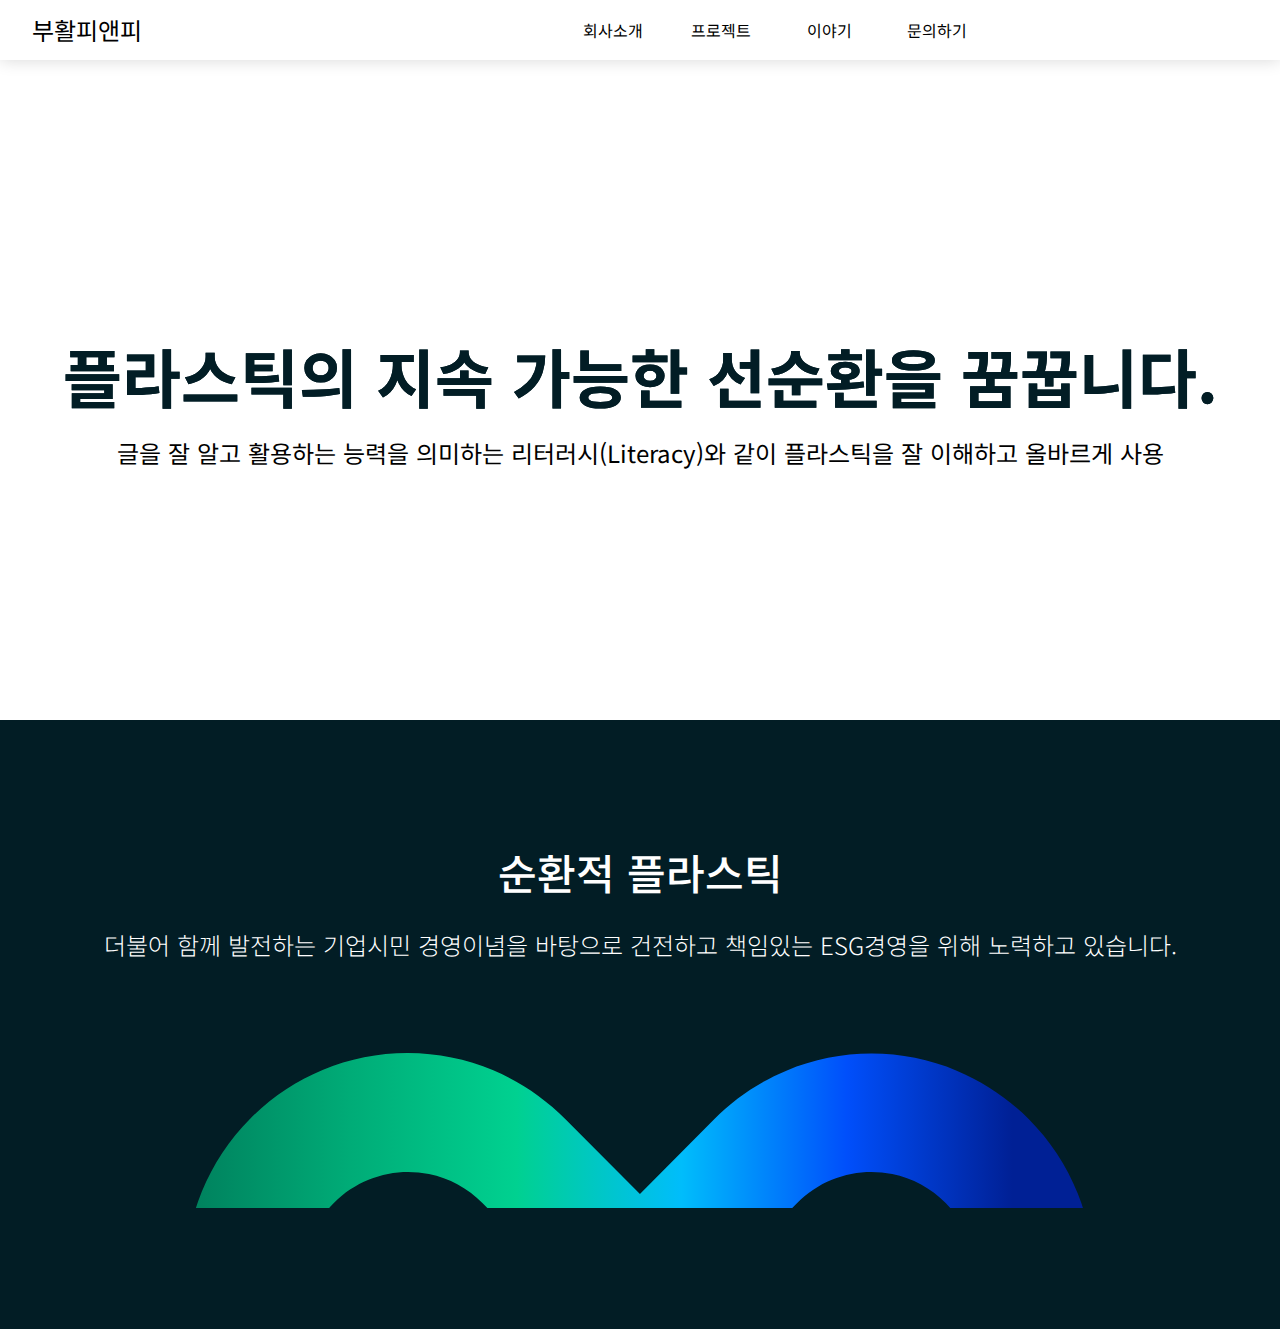
==== index.html @ 193753b7 "메인, 공통 css, js 수정 (밑줄, 스크롤이벤트 수정)" ====
<!DOCTYPE html>
<html lang="ko">
  <head>
    <meta charset="UTF-8" />
    <meta http-equiv="X-UA-Compatible" content="IE=edge" />
    <meta name="viewport" content="width=device-width, initial-scale=1.0" />
    <link rel="stylesheet" href="./css/common.css" />
    <link rel="stylesheet" href="./css/main.css" />
    <link href="https://unpkg.com/aos@2.3.1/dist/aos.css" rel="stylesheet" />

    <title>Document</title>
  </head>
  <body>
    <div class="wrap">
      <div class="header">
        <div class="inner_container">
          <div class="logo">
            <a href="https://plasticproject.co.kr/" class="logo_text">
              부활피앤피
            </a>
          </div>
          <nav class="nav">
            <ul class="depth1">
              <li><a href="/introduction">회사소개</a></li>
              <li class="menu_list">
                <a href="javascript:;">프로젝트</a>
                <ul class="depth2">
                  <li><a href="javascript:;">프로젝트1</a></li>
                  <li><a href="javascript:;">프로젝트2</a></li>
                  <li><a href="javascript:;">프로젝트3</a></li>
                  <li><a href="javascript:;">프로젝트4</a></li>
                </ul>
              </li>
              <li><a href="/story">이야기</a></li>
              <li><a href="/inquiry">문의하기</a></li>
            </ul>
          </nav>
          <div class="ghost">
            <div class="ghost-menu">
              <input type="checkbox" id="ghostMenu" />
              <label for="ghostMenu" class="menuLine">
                <span></span>
                <span></span>
                <span></span>
              </label>
            </div>
          </div>
        </div>
        <div class="ghost-list">
          <div class="inner_container">
            <ul class="mobile-list">
              <li class="line-border mob">
                <a href="/introduction">회사소개</a>
              </li>
              <li class="line-border proBtn">
                <a href="javascript:(0)">
                  <div class="project_flex">
                    <p>프로젝트</p>
                    <div class="flex_img">
                      <img class="changeBtn" src="./image/arrow_up.png" />
                    </div>
                  </div>
                </a>
                <ul class="project-list">
                  <li class="mob">
                    <a href="javascript:(0)">프로젝트1</a>
                  </li>
                  <li class="mob">
                    <a href="javascript:(0)">프로젝트1</a>
                  </li>
                  <li class="mob">
                    <a href="javascript:(0)">프로젝트1</a>
                  </li>
                  <li class="mob">
                    <a href="javascript:(0)">프로젝트1</a>
                  </li>
                  <li class="mob">
                    <a href="javascript:(0)">프로젝트1</a>
                  </li>
                </ul>
              </li>
              <li class="line-border mob">
                <a href="/story">이야기</a>
              </li>
              <li class="line-border mob">
                <a href="/inquiry">문의하기</a>
              </li>
            </ul>
          </div>
        </div>
      </div>

      <section class="main_visual">
        <div class="inner_container">
          <div class="text_area">
            <h1 class="intro_title">
              <svg
                class="stroke stroke_white pc_ver"
                xmlns="http://www.w3.org/2000/svg"
                fill="none"
              >
                <text
                  x="50%"
                  y="50%"
                  dy="40px"
                  lengthAdjust="spacingAndGlyphs"
                  text-anchor="middle"
                >
                  플라스틱의 지속 가능한 선순환을 꿈꿉니다.
                </text>
                <text
                  x="50%"
                  y="50%"
                  dy="40px"
                  lengthAdjust="spacingAndGlyphs"
                  text-anchor="middle"
                >
                  플라스틱의 지속 가능한 선순환을 꿈꿉니다.
                </text>
              </svg>
              <svg
                class="stroke stroke_white tab_ver"
                xmlns="http://www.w3.org/2000/svg"
                fill="none"
              >
                <text
                  x="50%"
                  y="45%"
                  dy="0px"
                  lengthAdjust="spacingAndGlyphs"
                  text-anchor="middle"
                >
                  플라스틱의 지속 가능한
                </text>
                <text
                  x="50%"
                  y="90%"
                  dy="0px"
                  lengthAdjust="spacingAndGlyphs"
                  text-anchor="middle"
                >
                  선순환을 꿈꿉니다.
                </text>
              </svg>
              <span class="underline underLining"></span>
              <span class="underline_tablet underLiningTab"></span>
            </h1>
            <p class="desc">
              글을 잘 알고 활용하는 능력을 의미하는 리터러시(Literacy)와 같이
              <br class="tab_only" />
              플라스틱을 잘 이해하고 올바르게 사용
            </p>
          </div>
        </div>
      </section>

      <section class="recycle">
        <div class="recycle_wrap">
          <div class="inner_container">
            <div class="text_area">
              <h2 class="title">
                <span class="tit_underline recycle_underline">
                  순환적 플라스틱
                </span>
              </h2>
              <p class="desc">
                더불어 함께 발전하는 기업시민 경영이념을 바탕으로
                <br class="tab_only" />
                건전하고 책임있는 ESG경영을 위해 노력하고 있습니다.
              </p>
            </div>
            <div class="img_area">
              <svg
                class="recycle_img"
                fill="none"
                xmlns="http://www.w3.org/2000/svg"
              >
                <clipPath id="clippath">
                  <path
                    d="M892.764 140.466C881.564 112.692 864.94 87.4663 843.879 66.286V66.286C823.23 45.4477 798.704 28.9157 771.705 17.6359C744.706 6.35617 715.763 0.550093 686.535 0.550093C657.306 0.550093 628.363 6.35617 601.364 17.6359C574.365 28.9157 549.839 45.4477 529.19 66.286L454.928 141.111L380.492 66.2512C359.854 45.3065 335.314 28.6725 308.28 17.3035C281.245 5.93459 252.248 0.0544514 222.953 0.000376392C193.657 -0.0536986 164.639 5.71933 137.563 16.9884C110.488 28.2574 85.8873 44.8007 65.1732 65.6691C44.4592 86.5376 28.0392 111.321 16.8553 138.596C5.67133 165.872 -0.0564837 195.104 0.000419854 224.614C0.0573234 254.125 5.89783 283.334 17.1869 310.566C28.4759 337.797 44.9913 362.516 65.7857 383.303V383.303C86.4465 404.131 110.979 420.653 137.982 431.925C164.984 443.198 193.927 449 223.156 449C252.386 449 281.328 443.198 308.331 431.925C335.333 420.653 359.866 404.131 380.527 383.303L454.928 308.513L529.207 383.338C565.545 419.835 613.284 442.565 664.346 447.682C715.408 452.8 766.657 439.991 809.421 411.422C852.186 382.854 883.839 340.28 899.027 290.905C914.214 241.531 912.001 188.387 892.764 140.466V140.466ZM297.401 299.637C287.678 309.612 276.09 317.547 263.305 322.985C250.521 328.423 236.793 331.255 222.916 331.319C209.038 331.382 195.286 328.675 182.453 323.355C169.619 318.034 157.96 310.204 148.148 300.319C138.335 290.433 130.564 278.687 125.284 265.759C120.003 252.831 117.318 238.978 117.382 224.998C117.447 211.019 120.26 197.191 125.66 184.313C131.06 171.435 138.939 159.763 148.842 149.97C153.883 144.886 159.422 140.328 165.373 136.368C171.104 132.552 177.199 129.322 183.567 126.725C202.705 118.875 223.718 116.893 243.969 121.029C264.221 125.164 282.809 135.232 297.401 149.97L371.837 224.795L297.401 299.637ZM783.829 264.657C777.312 280.848 766.916 295.161 753.569 306.317C740.221 317.473 724.339 325.126 707.339 328.59C690.34 332.055 672.753 331.224 656.151 326.171C639.548 321.119 624.446 312.003 612.194 299.637L537.88 224.795L612.194 149.97C617.216 144.903 622.731 140.358 628.657 136.403C634.394 132.587 640.494 129.357 646.867 126.76C666.006 118.914 687.018 116.935 707.268 121.07C727.519 125.205 746.107 135.271 760.702 150.004C775.306 164.717 785.287 183.435 789.4 203.824C793.512 224.213 791.575 245.37 783.829 264.657Z"
                    fill="white"
                  />
                </clipPath>
              </svg>
              <!-- <img src="./image/recycle.png" alt="순환적 플라스틱" /> -->
            </div>
          </div>
        </div>
      </section>
    </div>
    <script src="./js/main.js"></script>
    <script src="https://unpkg.com/aos@2.3.1/dist/aos.js"></script>
    <script>
      AOS.init();
    </script>
  </body>
</html>
---- css/common.css ----
@import url("https://fonts.googleapis.com/css2?family=Noto+Sans+KR:wght@300;400;500;700&display=swap");

* {
  margin: 0;
  padding: 0;
  box-sizing: border-box;
}

body {
  font-family: "Noto Sans KR", sans-serif;
  color: #000;
}
a {
  text-decoration: none;
  color: inherit;
  display: block;
}

ul,
li {
  list-style: none;
}

/* 폰트색상 */
.Black {
  color: #021d25;
}
.Dark {
  color: #222222;
}
.Gray {
  color: #7b7b7b;
}
.lightGray {
  color: #c9c9c9;
}
.Green {
  color: #3aaa35;
}
.White {
  color: #fff;
}
@media screen and (min-width: 1025px) {
  .pc_only {
    display: block;
  }
  .tab_only,
  .mo_only {
    display: none;
  }
}
@media screen and (min-width: 768px) and (max-width: 1024px) {
  .pc_only,
  .mo_only {
    display: none;
  }
  .tab_only {
    display: block;
  }
}

@media screen and (max-width: 767px) {
  .pc_only,
  .tab_only {
    display: none;
  }
  .mo_only {
    display: block;
  }
}

@media screen and (min-width: 1601px) {
  .inner_container {
    max-width: 1520px;
    margin: 0 auto;
  }
}
/* 768-1600 패딩설정 */
@media screen and (min-width: 768px) and (max-width: 1600px) {
  .inner_container {
    padding: 0 32px;
  }
}
/* -767 패딩설정 */
@media screen and (max-width: 767px) {
  .pc_only,
  .tab_only {
    display: none;
  }
  .inner_container {
    padding: 0 20px;
  }
}

/* 폰트 사이즈 */
.intro_title {
  font-size: 72px;
  font-weight: 700;
  color: #021d25;
}

.title {
  font-size: 42px;
  font-weight: 300;
}

.desc {
  font-size: 24px;
  font-weight: 400;
}

.text {
  font-size: 24px;
}

/* tab 폰트사이즈 */
@media screen and (max-width: 1024px) {
  .intro_title {
    font-size: 60px;
  }

  .title {
    font-size: 32px;
  }

  .desc {
    font-size: 20px;
  }

  .text {
    font-size: 16px;
  }
}
/* mo 폰트사이즈 */
@media screen and (max-width: 767px) {
  .intro_title {
    font-size: 36px;
  }

  .title {
    font-size: 24px;
  }

  .desc {
    font-size: 18px;
  }
}

/* underline */
@keyframes titUnderline {
  0% {
    width: 0%;
  }
  100% {
    width: 100%;
  }
}

.tit_underline {
  position: relative;
}
.tit_underline.active:before {
  content: "";
  position: absolute;
  bottom: 5px;
  left: 0;
  height: 12px;
  background: #3cb371;
  animation-name: titUnderline;
  animation-duration: 1s;
  animation-delay: 0.3s;
  animation-fill-mode: forwards;
  z-index: -1;
}

.line {
  width: 180px;
  margin: 0 auto;
  border-top: 1px solid #000;
  margin-top: 60px;
  animation-name: subLine;
  animation-duration: 1.2s;
  animation-delay: 0.9s;
  /* animation-fill-mode: forwards; */
}

@media screen and (max-width: 1024px) {
  .line {
    width: 100px;
    margin-top: 50px;
  }
}

@media screen and (max-width: 767px) {
  .line {
    width: 80px;
    margin-top: 30px;
  }
  .tit_underline.active:before {
    bottom: 5px;
    height: 8px;
  }
}
---- css/main.css ----
.header {
  height: 60px;
  box-shadow: 0 0 16px rgba(0, 0, 0, 0.16);
}
.nav {
  padding-right: 257px;
}
.header .inner_container {
  display: flex;
  justify-content: space-between;
  height: 60px;
}
.logo_text {
  font-size: 24px;
  line-height: 60px;
}
.depth1 {
  display: flex;
  justify-content: space-around;
}
.depth1 > li {
  position: relative;
  width: 108px;
  text-align: center;
}
.depth1 > li > a {
  font-size: 16px;
  line-height: 60px;
}
.depth1 .depth2 {
  position: absolute;
  top: 60px;
  left: 0;
  width: 113px;
  padding: 12px 24px;
  box-shadow: 0px 4px 16px rgba(0, 0, 0, 0.16);
  border-radius: 10px;
  display: none;
}
.depth1 .menu_list:hover .depth2 {
  display: block;
}
.depth1 .depth2 > li > a {
  font-size: 15px;
  margin: 8px 0;
}
.ghost {
  display: none;
}

.ghost-list {
  display: none;
}

.mobile-list {
  display: none;
}

/* main_visual */
.main_visual {
  display: flex;
  padding: 250px 0;
}
.main_visual .text_area {
  text-align: center;
}
@keyframes stroke {
  0% {
    stroke-dashoffset: 25%;
    stroke-dasharray: 0 50%;
    fill: rgba(2, 29, 37, 0);
    stroke: rgba(54, 95, 160, 1);
    stroke-width: 2;
  }
  70% {
    fill: rgba(2, 29, 37, 0);
    stroke: rgba(54, 95, 160, 1);
  }
  80% {
    fill: rgba(2, 29, 37, 0);
    stroke: rgba(54, 95, 160, 1);
  }
  100% {
    stroke-dashoffset: -25%;
    stroke-dasharray: 50% 0;
    fill: rgba(2, 29, 37, 1);
    stroke: rgba(54, 95, 160, 0);
    stroke-width: 0;
  }
}

.main_visual .inner_container {
  width: 100%;
}

.main_visual .intro_title {
  height: 105px;
  margin-bottom: 20px;
}

.intro_title > svg.pc_ver {
  width: 100%;
  height: 105px;
  animation: stroke 3s alternate;
  fill: #021d25;
}
.intro_title {
  position: relative;
}
.intro_title .underline {
  position: absolute;
  bottom: 0;
  left: 6.5775vw;
  height: 13px;
  background: #3cb371;
  z-index: -1;
  animation-name: underLining;
  animation-duration: 2s;
  animation-delay: 3s;
  animation-fill-mode: forwards;
}
.intro_title .underline_tablet {
  display: none;
}
.intro_title > svg.tab_ver {
  display: none;
}

@keyframes underLining {
  0% {
    width: 0%;
  }
  100% {
    width: 60%;
  }
}
@media screen and (max-width: 1680px) {
  .intro_title .underline {
    left: 7.2vw;
  }
  @keyframes underLining {
    0% {
      width: 0%;
    }
    100% {
      width: 60%;
    }
  }
}
@media screen and (max-width: 1530px) {
  .intro_title .underline {
    left: 6.2vw;
  }
  @keyframes underLining {
    0% {
      width: 0%;
    }
    100% {
      width: 62%;
    }
  }
}
@media screen and (max-width: 1440px) {
  .intro_title .underline {
    left: 3.5vw;
  }
  @keyframes underLining {
    0% {
      width: 0%;
    }
    100% {
      width: 66%;
    }
  }
}
@media screen and (max-width: 1208px) {
  .intro_title .underline {
    left: 3vw;
  }
  @keyframes underLining {
    0% {
      width: 0%;
    }
    100% {
      width: 67%;
    }
  }
}

@media screen and (max-width: 1400px) and (min-width: 1025px) {
  .intro_title {
    font-size: 5vw;
    margin-bottom: 1.0417vw;
  }
}

@media screen and (max-width: 1024px) {
  .nav {
    display: none;
    padding-right: 0;
  }

  .ghost {
    display: flex;
    align-items: center;
  }

  .mobile-list {
    display: block;
  }

  #ghostMenu {
    display: none;
  }

  #ghostMenu + label {
    display: block;
    width: 16px;
    height: 11px;
    cursor: pointer;
    position: relative;
  }

  #ghostMenu + label > span {
    display: block;
    height: 1px;
    width: 100%;
    background: black;
    position: absolute;
    transition: 0.3s;
  }

  #ghostMenu + label > span:first-child {
    top: 0;
  }

  #ghostMenu + label > span:nth-child(2) {
    top: 50%;
    transform: translateY(-50%);
  }

  #ghostMenu + label > span:last-child {
    bottom: 0;
  }

  #ghostMenu:checked + label > span:first-child {
    top: 50%;
    transform: translateY(-50%) rotate(45deg);
  }

  #ghostMenu:checked + label > span:nth-child(2) {
    display: none;
  }

  #ghostMenu:checked + label > span:last-child {
    bottom: 50%;
    transform: translateY(50%) rotate(-45deg);
  }

  .ghost-list {
    position: absolute;
    top: 60px;
    width: 100%;
    display: block;
    height: 0px;
    z-index: 100;
    overflow: hidden;
    transition: height 0.5s linear;
    background-color: #f5f5f5;
  }

  .ghost-list ul.mobile-list {
    padding-top: 20px;
    width: 100%;
  }

  .ghost-list ul.mobile-list > li {
    padding: 20px 0;
    font-weight: 500;
    font-size: 20px;
  }

  .line-border {
    border-bottom: 1px solid #cccccc;
  }

  .ghost-list ul.mobile-list li.proBtn {
    position: relative;
    height: auto;
  }

  .ghost-list ul.mobile-list li .project-list {
    position: relative;
    top: 20px;
    width: 100%;
    padding-left: 5px;
    overflow: hidden;
    height: 0;
    transition: all 0.5s;
  }

  .ghost-list ul.mobile-list .proBtn.click .project-list {
    width: 100%;
    height: 200px;
  }

  .ghost-list ul.mobile-list li .project-list li {
    font-weight: 300;
    font-size: 15px;
    color: #555555;
    margin-bottom: 15px;
  }

  .ghost-list ul.mobile-list li .project-list li:last-child {
    margin-bottom: 0;
  }

  .ghost-list ul.mobile-list li .project-list li img {
    width: 7px;
    height: 16px;
    margin-right: 8px;
    transform: translatey(2px);
  }

  .ghost-list .mobile-list .project_flex {
    display: flex;
    justify-content: space-between;
    transition: all 0.3s;
  }

  .ghost-list .mobile-list .project_flex .flex_img {
    display: flex;
    align-items: center;
  }

  .ghost-list .mobile-list .proBtn .project_flex .flex_img img {
    transform: rotate(180deg);
  }

  .ghost-list .mobile-list .proBtn.click .project_flex .flex_img img {
    transform: rotate(360deg);
  }

  /* section */
  .main_visual {
    padding: 160px 0;
  }

  .main_visual .intro_title {
    height: 180px;
  }
  .intro_title .underline {
    left: 19vw;
    top: 76px;
  }
  .intro_title .underline {
    left: 19vw;
    top: 76px;
    height: 10px;
  }
  .intro_title .underline_tablet {
    position: absolute;
    display: block;
    bottom: 10px;
    left: 24.5775vw;
    height: 10px;
    background: #3cb371;
    z-index: -1;
    animation-name: underLiningTab;
    animation-duration: 2s;
    animation-delay: 3s;
    animation-fill-mode: forwards;
  }
  @keyframes underLining {
    0% {
      width: 0%;
    }
    100% {
      width: 60%;
    }
  }
  @keyframes underLiningTab {
    0% {
      width: 0%;
    }
    100% {
      width: 16%;
    }
  }

  .intro_title > svg.pc_ver {
    display: none;
  }

  .intro_title > svg.tab_ver {
    display: block;
    width: 100%;
    height: 180px;
    animation: stroke 3s alternate;
    fill: #021d25;
  }
}
@media screen and (max-width: 860px) {
  .intro_title .underline {
    left: 12vw;
    top: 76px;
    height: 10px;
  }
  .intro_title .underline_tablet {
    left: 18.5775vw;
    height: 10px;
  }
  @keyframes underLining {
    0% {
      width: 0%;
    }
    100% {
      width: 75%;
    }
  }
  @keyframes underLiningTab {
    0% {
      width: 0%;
    }
    100% {
      width: 20%;
    }
  }
}
@media screen and (max-width: 800px) {
  .intro_title .underline {
    left: 9vw;
  }
  .intro_title .underline_tablet {
    left: 16.5775vw;
  }
  @keyframes underLining {
    0% {
      width: 0%;
    }
    100% {
      width: 82%;
    }
  }
  @keyframes underLiningTab {
    0% {
      width: 0%;
    }
    100% {
      width: 21%;
    }
  }
}
@media screen and (max-width: 767px) {
  .logo_text {
    font-size: 20px;
  }
  .main_visual {
    height: calc(100vh - 60px);
    padding: 120px 0;
  }
  .main_visual .inner_container {
    display: flex;
    align-items: center;
    justify-content: center;
  }
  .main_visual .intro_title {
    font-size: 30px;
  }
  .main_visual .intro_title,
  .intro_title > svg.tab_ver {
    height: 92px;
  }
  .intro_title .underline,
  .intro_title .underline_tablet {
    display: none;
  }
}
@media screen and (max-width: 430px) {
  .main_visual .intro_title {
    font-size: 26px;
  }
}

/* recycle */

.recycle {
  border-top: 1px solid transparent;
  border-bottom: 1px solid transparent;
  background: #021d25;
}
.recycle .recycle_wrap {
  margin: 120px 0;
}
.recycle .text_area {
  text-align: center;
}
.recycle .title {
  margin-bottom: 25px;
  font-weight: 500;
  color: #fff;
}
.recycle .title .tit_underline {
  z-index: 0;
}
.recycle .desc {
  margin-bottom: 90px;
  line-height: 1.5;
  font-weight: 300;
  color: #fff;
}
@keyframes gradientCycle {
  0% {
    background-position: 0% 0%;
  }
  50% {
    background-position: 100% 0%;
  }
  100% {
    background-position: 200% 0%;
  }
}
.img_area {
  max-width: 910px;
  width: 100%;
  margin: 0 auto;
  background: linear-gradient(
    -90deg,
    #007f5c,
    #00ac77,
    #00d190,
    #00bdfb,
    #004ffb,
    #002095,
    #002095,
    #004ffb,
    #00bdfb,
    #00d190,
    #00ac77,
    #007f5c
  );
  background-size: 200% 200%;
  animation-name: gradientCycle;
  animation-iteration-count: infinite;
  animation-duration: 5s;
  animation-direction: normal;
  animation-fill-mode: both;
  animation-play-state: running;
  animation-timing-function: linear;
  clip-path: url(#clippath);
}
.img_area img {
  width: 100%;
}

/* recycle END */
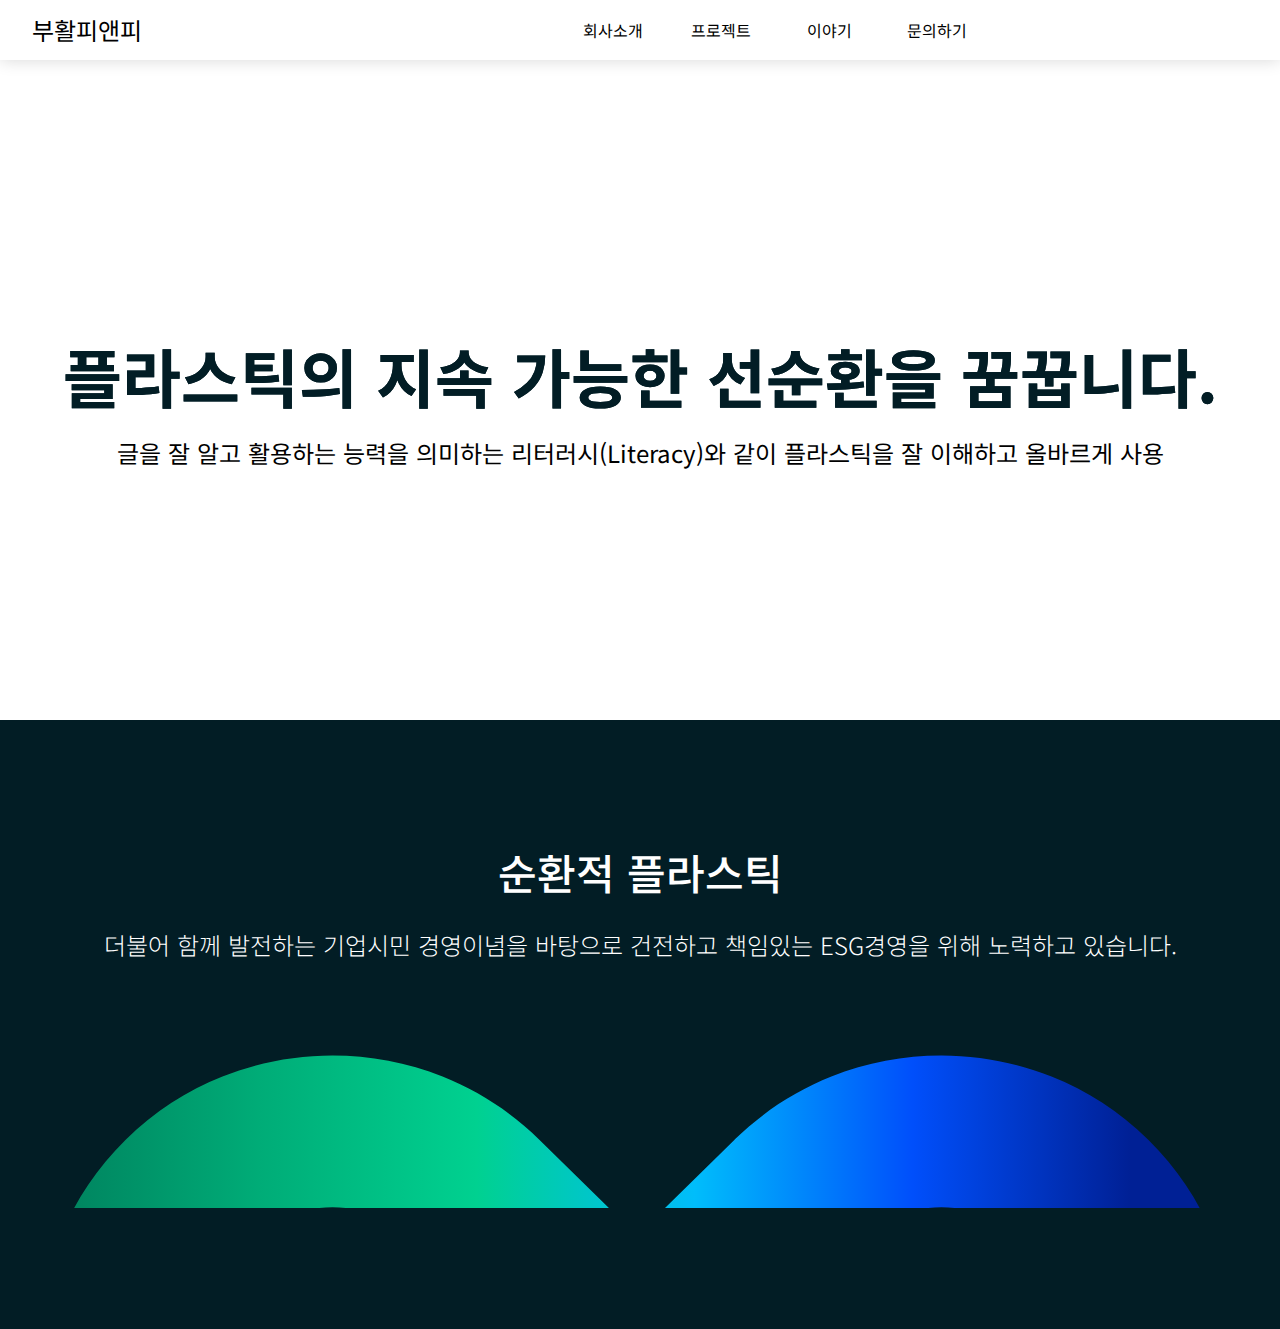
==== commit 2d4ec191: "이미지 및 css 변경" ====
--- a/index.html
+++ b/index.html
@@ -1,197 +1,160 @@
 <!DOCTYPE html>
 <html lang="ko">
-  <head>
-    <meta charset="UTF-8" />
-    <meta http-equiv="X-UA-Compatible" content="IE=edge" />
-    <meta name="viewport" content="width=device-width, initial-scale=1.0" />
-    <link rel="stylesheet" href="./css/common.css" />
-    <link rel="stylesheet" href="./css/main.css" />
-    <link href="https://unpkg.com/aos@2.3.1/dist/aos.css" rel="stylesheet" />
 
-    <title>Document</title>
-  </head>
-  <body>
-    <div class="wrap">
-      <div class="header">
-        <div class="inner_container">
-          <div class="logo">
-            <a href="https://plasticproject.co.kr/" class="logo_text">
-              부활피앤피
-            </a>
-          </div>
-          <nav class="nav">
-            <ul class="depth1">
-              <li><a href="/introduction">회사소개</a></li>
-              <li class="menu_list">
-                <a href="javascript:;">프로젝트</a>
-                <ul class="depth2">
-                  <li><a href="javascript:;">프로젝트1</a></li>
-                  <li><a href="javascript:;">프로젝트2</a></li>
-                  <li><a href="javascript:;">프로젝트3</a></li>
-                  <li><a href="javascript:;">프로젝트4</a></li>
-                </ul>
-              </li>
-              <li><a href="/story">이야기</a></li>
-              <li><a href="/inquiry">문의하기</a></li>
-            </ul>
-          </nav>
-          <div class="ghost">
-            <div class="ghost-menu">
-              <input type="checkbox" id="ghostMenu" />
-              <label for="ghostMenu" class="menuLine">
-                <span></span>
-                <span></span>
-                <span></span>
-              </label>
-            </div>
-          </div>
+<head>
+  <meta charset="UTF-8" />
+  <meta http-equiv="X-UA-Compatible" content="IE=edge" />
+  <meta name="viewport" content="width=device-width, initial-scale=1.0" />
+  <link rel="stylesheet" href="./css/common.css" />
+  <link rel="stylesheet" href="./css/main.css" />
+  <link href="https://unpkg.com/aos@2.3.1/dist/aos.css" rel="stylesheet" />
+
+  <title>Document</title>
+</head>
+
+<body>
+  <div class="wrap">
+    <div class="header">
+      <div class="inner_container">
+        <div class="logo">
+          <a href="https://plasticproject.co.kr/" class="logo_text">
+            부활피앤피
+          </a>
         </div>
-        <div class="ghost-list">
-          <div class="inner_container">
-            <ul class="mobile-list">
-              <li class="line-border mob">
-                <a href="/introduction">회사소개</a>
-              </li>
-              <li class="line-border proBtn">
-                <a href="javascript:(0)">
-                  <div class="project_flex">
-                    <p>프로젝트</p>
-                    <div class="flex_img">
-                      <img class="changeBtn" src="./image/arrow_up.png" />
-                    </div>
-                  </div>
-                </a>
-                <ul class="project-list">
-                  <li class="mob">
-                    <a href="javascript:(0)">프로젝트1</a>
-                  </li>
-                  <li class="mob">
-                    <a href="javascript:(0)">프로젝트1</a>
-                  </li>
-                  <li class="mob">
-                    <a href="javascript:(0)">프로젝트1</a>
-                  </li>
-                  <li class="mob">
-                    <a href="javascript:(0)">프로젝트1</a>
-                  </li>
-                  <li class="mob">
-                    <a href="javascript:(0)">프로젝트1</a>
-                  </li>
-                </ul>
-              </li>
-              <li class="line-border mob">
-                <a href="/story">이야기</a>
-              </li>
-              <li class="line-border mob">
-                <a href="/inquiry">문의하기</a>
-              </li>
-            </ul>
+        <nav class="nav">
+          <ul class="depth1">
+            <li><a href="/introduction/">회사소개</a></li>
+            <li class="menu_list">
+              <a href="javascript:;">프로젝트</a>
+              <ul class="depth2">
+                <li><a href="javascript:;" onclick="alert('준비중입니다')">프로젝트1</a></li>
+                <li><a href="javascript:;" onclick="alert('준비중입니다')">프로젝트2</a></li>
+                <li><a href="javascript:;" onclick="alert('준비중입니다')">프로젝트3</a></li>
+                <li><a href="javascript:;" onclick="alert('준비중입니다')">프로젝트4</a></li>
+              </ul>
+            </li>
+            <li><a href="/story/">이야기</a></li>
+            <li><a href="/inquiry/">문의하기</a></li>
+          </ul>
+        </nav>
+        <div class="ghost">
+          <div class="ghost-menu">
+            <input type="checkbox" id="ghostMenu" />
+            <label for="ghostMenu" class="menuLine">
+              <span></span>
+              <span></span>
+              <span></span>
+            </label>
           </div>
         </div>
       </div>
+      <div class="ghost-list">
+        <div class="inner_container">
+          <ul class="mobile-list">
+            <li class="line-border mob">
+              <a href="/introduction/">회사소개</a>
+            </li>
+            <li class="line-border proBtn">
+              <a href="javascript:(0)">
+                <div class="project_flex">
+                  <p>프로젝트</p>
+                  <div class="flex_img">
+                    <img class="changeBtn" src="./image/arrow_up.png" />
+                  </div>
+                </div>
+              </a>
+              <ul class="project-list">
+                <li class="mob">
+                  <a href="javascript:(0)" onclick="alert('준비중입니다')">프로젝트1</a>
+                </li>
+                <li class="mob">
+                  <a href="javascript:(0)" onclick="alert('준비중입니다')">프로젝트2</a>
+                </li>
+                <li class="mob">
+                  <a href="javascript:(0)" onclick="alert('준비중입니다')">프로젝트3</a>
+                </li>
+                <li class="mob">
+                  <a href="javascript:(0)" onclick="alert('준비중입니다')">프로젝트4</a>
+                </li>
+              </ul>
+            </li>
+            <li class="line-border mob">
+              <a href="/story/">이야기</a>
+            </li>
+            <li class="line-border mob">
+              <a href="/inquiry/">문의하기</a>
+            </li>
+          </ul>
+        </div>
+      </div>
+    </div>
 
-      <section class="main_visual">
+    <section class="main_visual">
+      <div class="inner_container">
+        <div class="text_area">
+          <h1 class="intro_title">
+            <svg class="stroke stroke_white pc_ver" xmlns="http://www.w3.org/2000/svg" fill="none">
+              <text x="50%" y="50%" dy="40px" lengthAdjust="spacingAndGlyphs" text-anchor="middle">
+                플라스틱의 지속 가능한 선순환을 꿈꿉니다.
+              </text>
+              <text x="50%" y="50%" dy="40px" lengthAdjust="spacingAndGlyphs" text-anchor="middle">
+                플라스틱의 지속 가능한 선순환을 꿈꿉니다.
+              </text>
+            </svg>
+            <svg class="stroke stroke_white tab_ver" xmlns="http://www.w3.org/2000/svg" fill="none">
+              <text x="50%" y="45%" dy="0px" lengthAdjust="spacingAndGlyphs" text-anchor="middle">
+                플라스틱의 지속 가능한
+              </text>
+              <text x="50%" y="90%" dy="0px" lengthAdjust="spacingAndGlyphs" text-anchor="middle">
+                선순환을 꿈꿉니다.
+              </text>
+            </svg>
+            <span class="underline underLining"></span>
+            <span class="underline_tablet underLiningTab"></span>
+          </h1>
+          <p class="desc">
+            글을 잘 알고 활용하는 능력을 의미하는 리터러시(Literacy)와 같이
+            <br class="tab_only" />
+            플라스틱을 잘 이해하고 올바르게 사용
+          </p>
+        </div>
+      </div>
+    </section>
+
+    <section class="recycle">
+      <div class="recycle_wrap">
         <div class="inner_container">
           <div class="text_area">
-            <h1 class="intro_title">
-              <svg
-                class="stroke stroke_white pc_ver"
-                xmlns="http://www.w3.org/2000/svg"
-                fill="none"
-              >
-                <text
-                  x="50%"
-                  y="50%"
-                  dy="40px"
-                  lengthAdjust="spacingAndGlyphs"
-                  text-anchor="middle"
-                >
-                  플라스틱의 지속 가능한 선순환을 꿈꿉니다.
-                </text>
-                <text
-                  x="50%"
-                  y="50%"
-                  dy="40px"
-                  lengthAdjust="spacingAndGlyphs"
-                  text-anchor="middle"
-                >
-                  플라스틱의 지속 가능한 선순환을 꿈꿉니다.
-                </text>
-              </svg>
-              <svg
-                class="stroke stroke_white tab_ver"
-                xmlns="http://www.w3.org/2000/svg"
-                fill="none"
-              >
-                <text
-                  x="50%"
-                  y="45%"
-                  dy="0px"
-                  lengthAdjust="spacingAndGlyphs"
-                  text-anchor="middle"
-                >
-                  플라스틱의 지속 가능한
-                </text>
-                <text
-                  x="50%"
-                  y="90%"
-                  dy="0px"
-                  lengthAdjust="spacingAndGlyphs"
-                  text-anchor="middle"
-                >
-                  선순환을 꿈꿉니다.
-                </text>
-              </svg>
-              <span class="underline underLining"></span>
-              <span class="underline_tablet underLiningTab"></span>
-            </h1>
+            <h2 class="title">
+              <span class="tit_underline recycle_underline">
+                순환적 플라스틱
+              </span>
+            </h2>
             <p class="desc">
-              글을 잘 알고 활용하는 능력을 의미하는 리터러시(Literacy)와 같이
+              더불어 함께 발전하는 기업시민 경영이념을 바탕으로
               <br class="tab_only" />
-              플라스틱을 잘 이해하고 올바르게 사용
+              건전하고 책임있는 ESG경영을 위해 노력하고 있습니다.
             </p>
           </div>
-        </div>
-      </section>
-
-      <section class="recycle">
-        <div class="recycle_wrap">
-          <div class="inner_container">
-            <div class="text_area">
-              <h2 class="title">
-                <span class="tit_underline recycle_underline">
-                  순환적 플라스틱
-                </span>
-              </h2>
-              <p class="desc">
-                더불어 함께 발전하는 기업시민 경영이념을 바탕으로
-                <br class="tab_only" />
-                건전하고 책임있는 ESG경영을 위해 노력하고 있습니다.
-              </p>
-            </div>
-            <div class="img_area">
-              <svg
-                class="recycle_img"
-                fill="none"
-                xmlns="http://www.w3.org/2000/svg"
-              >
-                <clipPath id="clippath">
-                  <path
-                    d="M892.764 140.466C881.564 112.692 864.94 87.4663 843.879 66.286V66.286C823.23 45.4477 798.704 28.9157 771.705 17.6359C744.706 6.35617 715.763 0.550093 686.535 0.550093C657.306 0.550093 628.363 6.35617 601.364 17.6359C574.365 28.9157 549.839 45.4477 529.19 66.286L454.928 141.111L380.492 66.2512C359.854 45.3065 335.314 28.6725 308.28 17.3035C281.245 5.93459 252.248 0.0544514 222.953 0.000376392C193.657 -0.0536986 164.639 5.71933 137.563 16.9884C110.488 28.2574 85.8873 44.8007 65.1732 65.6691C44.4592 86.5376 28.0392 111.321 16.8553 138.596C5.67133 165.872 -0.0564837 195.104 0.000419854 224.614C0.0573234 254.125 5.89783 283.334 17.1869 310.566C28.4759 337.797 44.9913 362.516 65.7857 383.303V383.303C86.4465 404.131 110.979 420.653 137.982 431.925C164.984 443.198 193.927 449 223.156 449C252.386 449 281.328 443.198 308.331 431.925C335.333 420.653 359.866 404.131 380.527 383.303L454.928 308.513L529.207 383.338C565.545 419.835 613.284 442.565 664.346 447.682C715.408 452.8 766.657 439.991 809.421 411.422C852.186 382.854 883.839 340.28 899.027 290.905C914.214 241.531 912.001 188.387 892.764 140.466V140.466ZM297.401 299.637C287.678 309.612 276.09 317.547 263.305 322.985C250.521 328.423 236.793 331.255 222.916 331.319C209.038 331.382 195.286 328.675 182.453 323.355C169.619 318.034 157.96 310.204 148.148 300.319C138.335 290.433 130.564 278.687 125.284 265.759C120.003 252.831 117.318 238.978 117.382 224.998C117.447 211.019 120.26 197.191 125.66 184.313C131.06 171.435 138.939 159.763 148.842 149.97C153.883 144.886 159.422 140.328 165.373 136.368C171.104 132.552 177.199 129.322 183.567 126.725C202.705 118.875 223.718 116.893 243.969 121.029C264.221 125.164 282.809 135.232 297.401 149.97L371.837 224.795L297.401 299.637ZM783.829 264.657C777.312 280.848 766.916 295.161 753.569 306.317C740.221 317.473 724.339 325.126 707.339 328.59C690.34 332.055 672.753 331.224 656.151 326.171C639.548 321.119 624.446 312.003 612.194 299.637L537.88 224.795L612.194 149.97C617.216 144.903 622.731 140.358 628.657 136.403C634.394 132.587 640.494 129.357 646.867 126.76C666.006 118.914 687.018 116.935 707.268 121.07C727.519 125.205 746.107 135.271 760.702 150.004C775.306 164.717 785.287 183.435 789.4 203.824C793.512 224.213 791.575 245.37 783.829 264.657Z"
-                    fill="white"
-                  />
-                </clipPath>
-              </svg>
-              <!-- <img src="./image/recycle.png" alt="순환적 플라스틱" /> -->
-            </div>
+          <div class="img_area">
+            <svg class="recycle_img" fill="none" xmlns="http://www.w3.org/2000/svg">
+              <clipPath id="clippath">
+                <path
+                  d="M1172.5 181.675C1158.21 147.069 1136.65 114.54 1108.25 86.6771H1108.23C1079.81 58.7917 1046.71 37.6265 1011.47 23.6057C976.185 9.58482 938.783 2.61905 901.427 2.5744C864.07 2.59673 826.668 9.56249 791.382 23.6057C756.164 37.6265 723.061 58.747 694.646 86.6101C694.646 86.6101 694.623 86.6324 694.578 86.6771L596.955 182.479L499.309 86.6548C470.916 58.7917 437.791 37.6488 402.55 23.6057C367.264 9.58482 329.862 2.61905 292.505 2.5744C255.149 2.59673 217.747 9.56249 182.506 23.6057C147.22 37.6265 114.117 58.7917 85.7017 86.6771C57.2861 114.54 35.7185 147.069 21.4311 181.675C7.14371 216.281 0 252.962 0 289.622C0 326.282 7.12096 363.008 21.4311 397.614C35.7185 432.219 57.2861 464.726 85.7017 492.567C114.117 520.497 147.22 541.64 182.506 555.638C217.769 569.704 255.149 576.67 292.505 576.67C329.862 576.67 367.264 569.704 402.55 555.638C437.814 541.64 470.961 520.497 499.354 492.589L596.977 396.788L694.6 492.589C723.016 520.475 756.141 541.64 791.404 555.638C826.691 569.704 864.093 576.67 901.449 576.67C938.806 576.67 976.208 569.704 1011.49 555.638C1046.76 541.64 1079.88 520.497 1108.3 492.589C1136.69 464.726 1158.24 432.197 1172.55 397.591C1186.83 362.963 1193.98 326.304 1193.98 289.6C1193.98 252.895 1186.86 216.236 1172.55 181.653L1172.5 181.675ZM390.128 385.468H390.106C376.478 398.819 361.053 408.62 344.49 415.229C327.928 421.815 310.228 425.164 292.482 425.12C274.737 425.142 257.06 421.793 240.497 415.229C223.912 408.62 208.487 398.819 194.859 385.468C181.232 372.095 171.267 356.935 164.533 340.682C157.799 324.428 154.409 307.059 154.409 289.644C154.409 272.23 157.799 254.882 164.533 238.629C171.267 222.376 181.232 207.216 194.859 193.843C201.662 187.167 208.965 181.362 216.586 176.428C224.208 171.494 232.216 167.364 240.497 164.082C257.06 157.496 274.737 154.147 292.482 154.147C310.228 154.147 327.928 157.496 344.49 164.082C361.053 170.69 376.455 180.492 390.106 193.843L487.751 289.644L390.128 385.468V385.468ZM1029.35 340.682C1022.64 356.935 1012.65 372.095 999.027 385.468C985.399 398.819 969.974 408.62 953.389 415.229C936.872 421.815 919.149 425.164 901.404 425.12C883.658 425.142 865.958 421.793 849.419 415.229C832.833 408.62 817.408 398.819 803.781 385.468L706.135 289.644L803.781 193.843C803.781 193.843 803.803 193.82 803.849 193.82C810.629 187.145 817.909 181.362 825.508 176.451C833.129 171.517 841.137 167.386 849.419 164.104C865.936 157.518 883.658 154.169 901.404 154.169C919.149 154.169 936.849 157.518 953.389 164.104C969.974 170.713 985.399 180.514 999.027 193.865C1012.65 207.238 1022.64 222.398 1029.35 238.651C1036.09 254.905 1039.48 272.275 1039.48 289.667C1039.48 307.059 1036.09 324.451 1029.35 340.704V340.682Z"
+                  fill="white" />
+              </clipPath>
+            </svg>
+            <!-- <img src="./image/recycle.png" alt="순환적 플라스틱" /> -->
           </div>
         </div>
-      </section>
-    </div>
-    <script src="./js/main.js"></script>
-    <script src="https://unpkg.com/aos@2.3.1/dist/aos.js"></script>
-    <script>
-      AOS.init();
-    </script>
-  </body>
-</html>
+      </div>
+    </section>
+  </div>
+  <script src="./js/main.js"></script>
+  <script src="https://unpkg.com/aos@2.3.1/dist/aos.js"></script>
+  <script>
+    AOS.init();
+  </script>
+</body>
+
+</html>--- a/css/main.css
+++ b/css/main.css
@@ -2,31 +2,38 @@
   height: 60px;
   box-shadow: 0 0 16px rgba(0, 0, 0, 0.16);
 }
+
 .nav {
   padding-right: 257px;
 }
+
 .header .inner_container {
   display: flex;
   justify-content: space-between;
   height: 60px;
 }
+
 .logo_text {
   font-size: 24px;
   line-height: 60px;
 }
+
 .depth1 {
   display: flex;
   justify-content: space-around;
 }
-.depth1 > li {
+
+.depth1>li {
   position: relative;
   width: 108px;
   text-align: center;
 }
-.depth1 > li > a {
+
+.depth1>li>a {
   font-size: 16px;
   line-height: 60px;
 }
+
 .depth1 .depth2 {
   position: absolute;
   top: 60px;
@@ -36,14 +43,18 @@
   box-shadow: 0px 4px 16px rgba(0, 0, 0, 0.16);
   border-radius: 10px;
   display: none;
-}
+  background-color: #fff;
+}
+
 .depth1 .menu_list:hover .depth2 {
   display: block;
 }
-.depth1 .depth2 > li > a {
+
+.depth1 .depth2>li>a {
   font-size: 15px;
   margin: 8px 0;
 }
+
 .ghost {
   display: none;
 }
@@ -61,9 +72,11 @@
   display: flex;
   padding: 250px 0;
 }
+
 .main_visual .text_area {
   text-align: center;
 }
+
 @keyframes stroke {
   0% {
     stroke-dashoffset: 25%;
@@ -72,14 +85,17 @@
     stroke: rgba(54, 95, 160, 1);
     stroke-width: 2;
   }
+
   70% {
     fill: rgba(2, 29, 37, 0);
     stroke: rgba(54, 95, 160, 1);
   }
+
   80% {
     fill: rgba(2, 29, 37, 0);
     stroke: rgba(54, 95, 160, 1);
   }
+
   100% {
     stroke-dashoffset: -25%;
     stroke-dasharray: 50% 0;
@@ -98,15 +114,17 @@
   margin-bottom: 20px;
 }
 
-.intro_title > svg.pc_ver {
+.intro_title>svg.pc_ver {
   width: 100%;
   height: 105px;
   animation: stroke 3s alternate;
   fill: #021d25;
 }
+
 .intro_title {
   position: relative;
 }
+
 .intro_title .underline {
   position: absolute;
   bottom: 0;
@@ -119,10 +137,12 @@
   animation-delay: 3s;
   animation-fill-mode: forwards;
 }
+
 .intro_title .underline_tablet {
   display: none;
 }
-.intro_title > svg.tab_ver {
+
+.intro_title>svg.tab_ver {
   display: none;
 }
 
@@ -130,57 +150,70 @@
   0% {
     width: 0%;
   }
+
   100% {
     width: 60%;
   }
 }
+
 @media screen and (max-width: 1680px) {
   .intro_title .underline {
     left: 7.2vw;
   }
+
   @keyframes underLining {
     0% {
       width: 0%;
     }
+
     100% {
       width: 60%;
     }
   }
 }
+
 @media screen and (max-width: 1530px) {
   .intro_title .underline {
     left: 6.2vw;
   }
+
   @keyframes underLining {
     0% {
       width: 0%;
     }
+
     100% {
       width: 62%;
     }
   }
 }
+
 @media screen and (max-width: 1440px) {
   .intro_title .underline {
     left: 3.5vw;
   }
+
   @keyframes underLining {
     0% {
       width: 0%;
     }
+
     100% {
       width: 66%;
     }
   }
 }
+
 @media screen and (max-width: 1208px) {
   .intro_title .underline {
     left: 3vw;
   }
+
   @keyframes underLining {
     0% {
       width: 0%;
     }
+
     100% {
       width: 67%;
     }
@@ -213,7 +246,7 @@
     display: none;
   }
 
-  #ghostMenu + label {
+  #ghostMenu+label {
     display: block;
     width: 16px;
     height: 11px;
@@ -221,7 +254,7 @@
     position: relative;
   }
 
-  #ghostMenu + label > span {
+  #ghostMenu+label>span {
     display: block;
     height: 1px;
     width: 100%;
@@ -230,29 +263,29 @@
     transition: 0.3s;
   }
 
-  #ghostMenu + label > span:first-child {
+  #ghostMenu+label>span:first-child {
     top: 0;
   }
 
-  #ghostMenu + label > span:nth-child(2) {
+  #ghostMenu+label>span:nth-child(2) {
     top: 50%;
     transform: translateY(-50%);
   }
 
-  #ghostMenu + label > span:last-child {
+  #ghostMenu+label>span:last-child {
     bottom: 0;
   }
 
-  #ghostMenu:checked + label > span:first-child {
+  #ghostMenu:checked+label>span:first-child {
     top: 50%;
     transform: translateY(-50%) rotate(45deg);
   }
 
-  #ghostMenu:checked + label > span:nth-child(2) {
+  #ghostMenu:checked+label>span:nth-child(2) {
     display: none;
   }
 
-  #ghostMenu:checked + label > span:last-child {
+  #ghostMenu:checked+label>span:last-child {
     bottom: 50%;
     transform: translateY(50%) rotate(-45deg);
   }
@@ -274,7 +307,7 @@
     width: 100%;
   }
 
-  .ghost-list ul.mobile-list > li {
+  .ghost-list ul.mobile-list>li {
     padding: 20px 0;
     font-weight: 500;
     font-size: 20px;
@@ -349,15 +382,18 @@
   .main_visual .intro_title {
     height: 180px;
   }
+
   .intro_title .underline {
     left: 19vw;
     top: 76px;
   }
+
   .intro_title .underline {
     left: 19vw;
     top: 76px;
     height: 10px;
   }
+
   .intro_title .underline_tablet {
     position: absolute;
     display: block;
@@ -371,28 +407,32 @@
     animation-delay: 3s;
     animation-fill-mode: forwards;
   }
+
   @keyframes underLining {
     0% {
       width: 0%;
     }
+
     100% {
       width: 60%;
     }
   }
+
   @keyframes underLiningTab {
     0% {
       width: 0%;
     }
+
     100% {
       width: 16%;
     }
   }
 
-  .intro_title > svg.pc_ver {
+  .intro_title>svg.pc_ver {
     display: none;
   }
 
-  .intro_title > svg.tab_ver {
+  .intro_title>svg.tab_ver {
     display: block;
     width: 100%;
     height: 180px;
@@ -400,82 +440,101 @@
     fill: #021d25;
   }
 }
+
 @media screen and (max-width: 860px) {
   .intro_title .underline {
     left: 12vw;
     top: 76px;
     height: 10px;
   }
+
   .intro_title .underline_tablet {
     left: 18.5775vw;
     height: 10px;
   }
+
   @keyframes underLining {
     0% {
       width: 0%;
     }
+
     100% {
       width: 75%;
     }
   }
+
   @keyframes underLiningTab {
     0% {
       width: 0%;
     }
+
     100% {
       width: 20%;
     }
   }
 }
+
 @media screen and (max-width: 800px) {
   .intro_title .underline {
     left: 9vw;
   }
+
   .intro_title .underline_tablet {
     left: 16.5775vw;
   }
+
   @keyframes underLining {
     0% {
       width: 0%;
     }
+
     100% {
       width: 82%;
     }
   }
+
   @keyframes underLiningTab {
     0% {
       width: 0%;
     }
+
     100% {
       width: 21%;
     }
   }
 }
+
 @media screen and (max-width: 767px) {
   .logo_text {
     font-size: 20px;
   }
+
   .main_visual {
     height: calc(100vh - 60px);
     padding: 120px 0;
   }
+
   .main_visual .inner_container {
     display: flex;
     align-items: center;
     justify-content: center;
   }
+
   .main_visual .intro_title {
     font-size: 30px;
   }
+
   .main_visual .intro_title,
-  .intro_title > svg.tab_ver {
+  .intro_title>svg.tab_ver {
     height: 92px;
   }
+
   .intro_title .underline,
   .intro_title .underline_tablet {
     display: none;
   }
 }
+
 @media screen and (max-width: 430px) {
   .main_visual .intro_title {
     font-size: 26px;
@@ -489,56 +548,63 @@
   border-bottom: 1px solid transparent;
   background: #021d25;
 }
+
 .recycle .recycle_wrap {
   margin: 120px 0;
 }
+
 .recycle .text_area {
   text-align: center;
 }
+
 .recycle .title {
   margin-bottom: 25px;
   font-weight: 500;
   color: #fff;
 }
+
 .recycle .title .tit_underline {
   z-index: 0;
 }
+
 .recycle .desc {
   margin-bottom: 90px;
   line-height: 1.5;
   font-weight: 300;
   color: #fff;
 }
+
 @keyframes gradientCycle {
   0% {
     background-position: 0% 0%;
   }
+
   50% {
     background-position: 100% 0%;
   }
+
   100% {
     background-position: 200% 0%;
   }
 }
+
 .img_area {
-  max-width: 910px;
+  max-width: 1200px;
   width: 100%;
   margin: 0 auto;
-  background: linear-gradient(
-    -90deg,
-    #007f5c,
-    #00ac77,
-    #00d190,
-    #00bdfb,
-    #004ffb,
-    #002095,
-    #002095,
-    #004ffb,
-    #00bdfb,
-    #00d190,
-    #00ac77,
-    #007f5c
-  );
+  background: linear-gradient(-90deg,
+      #007f5c,
+      #00ac77,
+      #00d190,
+      #00bdfb,
+      #004ffb,
+      #002095,
+      #002095,
+      #004ffb,
+      #00bdfb,
+      #00d190,
+      #00ac77,
+      #007f5c);
   background-size: 200% 200%;
   animation-name: gradientCycle;
   animation-iteration-count: infinite;
@@ -549,8 +615,14 @@
   animation-timing-function: linear;
   clip-path: url(#clippath);
 }
+
 .img_area img {
   width: 100%;
 }
 
 /* recycle END */
+
+.line_test.active:before {
+  animation-name: titUnderline;
+  animation-delay: 0.75s;
+}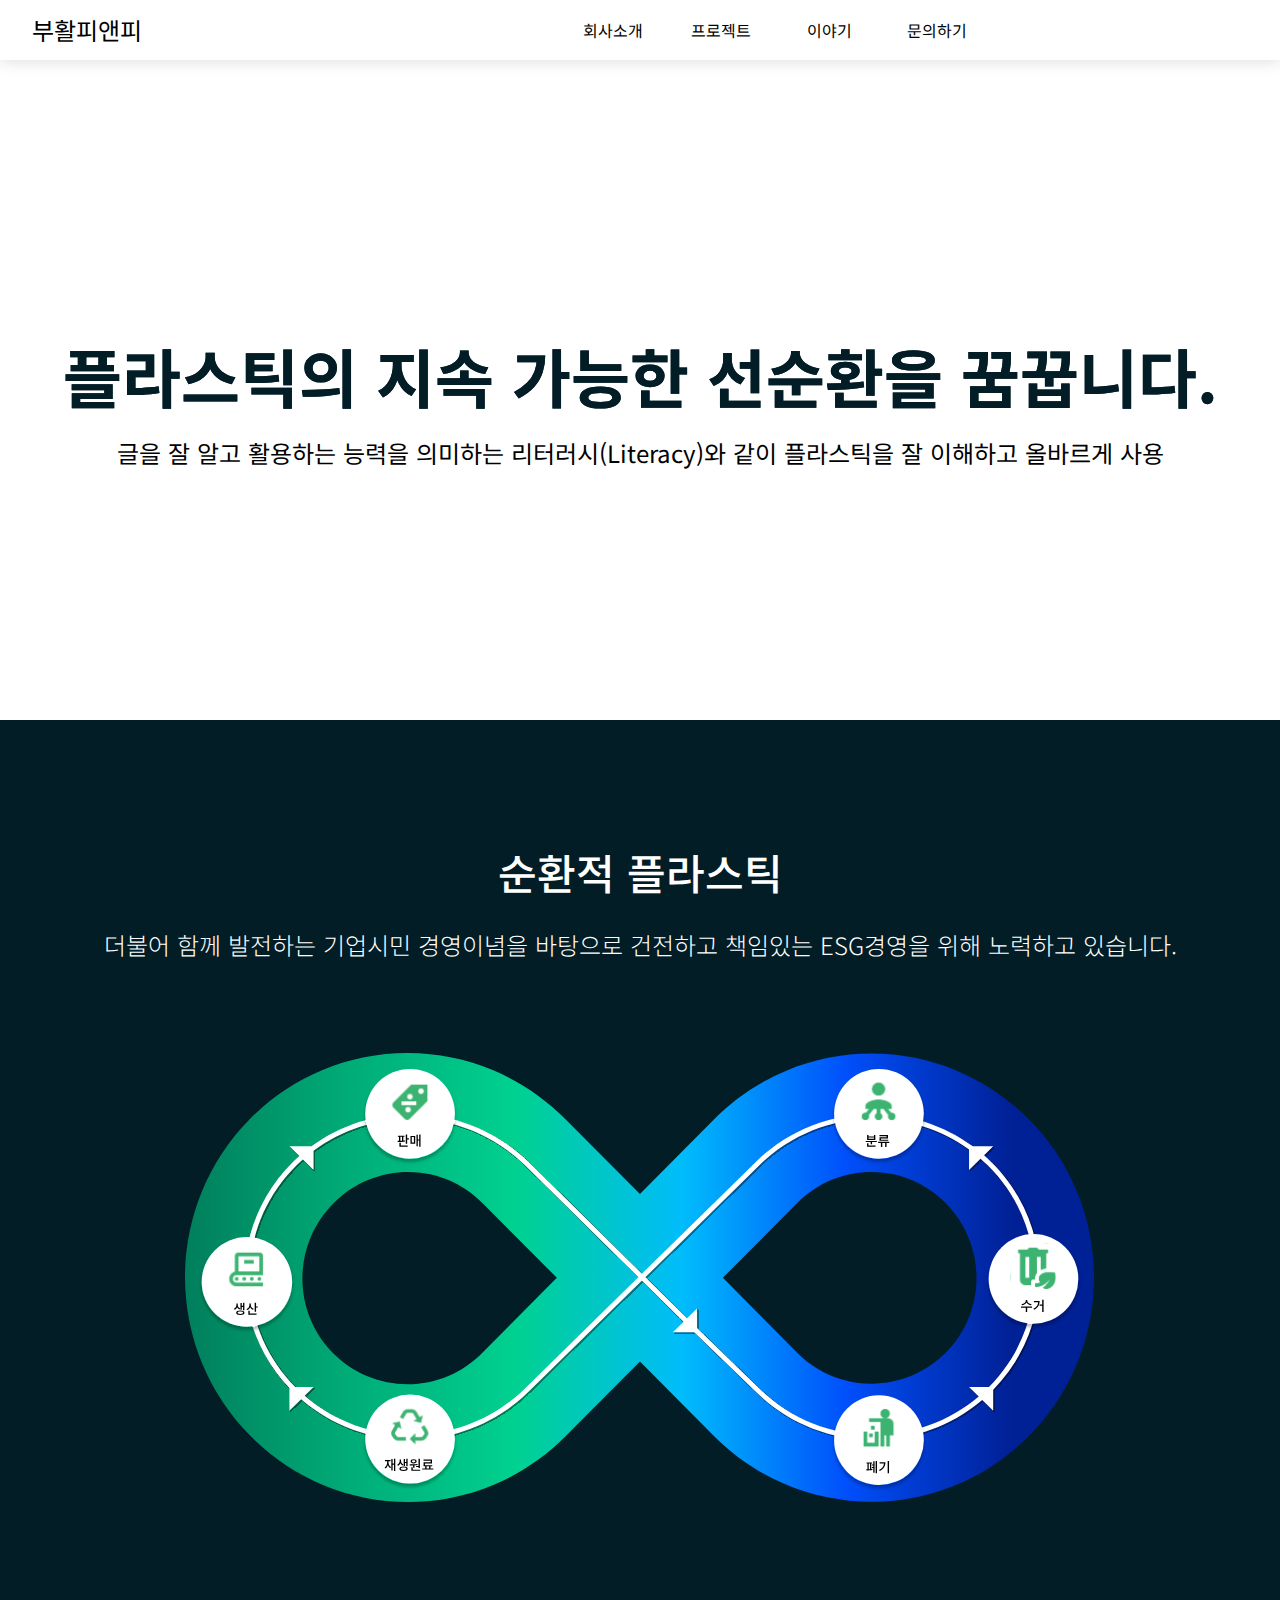
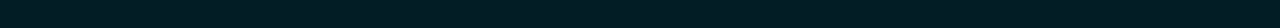
==== commit 0a305976: "그라데이션 이미지 수정" ====
--- a/index.html
+++ b/index.html
@@ -121,30 +121,499 @@
       </div>
     </section>
 
-    <section class="recycle">
-      <div class="recycle_wrap">
-        <div class="inner_container">
-          <div class="text_area">
-            <h2 class="title">
-              <span class="tit_underline recycle_underline">
-                순환적 플라스틱
-              </span>
-            </h2>
-            <p class="desc">
-              더불어 함께 발전하는 기업시민 경영이념을 바탕으로
-              <br class="tab_only" />
-              건전하고 책임있는 ESG경영을 위해 노력하고 있습니다.
-            </p>
-          </div>
-          <div class="img_area">
-            <svg class="recycle_img" fill="none" xmlns="http://www.w3.org/2000/svg">
-              <clipPath id="clippath">
+      <section class="recycle">
+        <div class="recycle_wrap">
+          <div class="inner_container">
+            <div class="text_area">
+              <h2 class="title">
+                <span class="tit_underline recycle_underline">
+                  순환적 플라스틱
+                </span>
+              </h2>
+              <p class="desc">
+                더불어 함께 발전하는 기업시민 경영이념을 바탕으로
+                <br class="tab_only" />
+                건전하고 책임있는 ESG경영을 위해 노력하고 있습니다.
+              </p>
+            </div>
+            <div class="img_area">
+              <svg
+                class="recycle_img"
+                fill="none"
+                xmlns="http://www.w3.org/2000/svg"
+                viewBox="0 0 909 449"
+              >
+                <clipPath id="clippath">
+                  <path
+                    d="M892.764 140.466C881.564 112.692 864.94 87.4663 843.879 66.286V66.286C823.23 45.4477 798.704 28.9157 771.705 17.6359C744.706 6.35617 715.763 0.550093 686.535 0.550093C657.306 0.550093 628.363 6.35617 601.364 17.6359C574.365 28.9157 549.839 45.4477 529.19 66.286L454.928 141.111L380.492 66.2512C359.854 45.3065 335.314 28.6725 308.28 17.3035C281.245 5.93459 252.248 0.0544514 222.953 0.000376392C193.657 -0.0536986 164.639 5.71933 137.563 16.9884C110.488 28.2574 85.8873 44.8007 65.1732 65.6691C44.4592 86.5376 28.0392 111.321 16.8553 138.596C5.67133 165.872 -0.0564837 195.104 0.000419854 224.614C0.0573234 254.125 5.89783 283.334 17.1869 310.566C28.4759 337.797 44.9913 362.516 65.7857 383.303V383.303C86.4465 404.131 110.979 420.653 137.982 431.925C164.984 443.198 193.927 449 223.156 449C252.386 449 281.328 443.198 308.331 431.925C335.333 420.653 359.866 404.131 380.527 383.303L454.928 308.513L529.207 383.338C565.545 419.835 613.284 442.565 664.346 447.682C715.408 452.8 766.657 439.991 809.421 411.422C852.186 382.854 883.839 340.28 899.027 290.905C914.214 241.531 912.001 188.387 892.764 140.466V140.466ZM297.401 299.637C287.678 309.612 276.09 317.547 263.305 322.985C250.521 328.423 236.793 331.255 222.916 331.319C209.038 331.382 195.286 328.675 182.453 323.355C169.619 318.034 157.96 310.204 148.148 300.319C138.335 290.433 130.564 278.687 125.284 265.759C120.003 252.831 117.318 238.978 117.382 224.998C117.447 211.019 120.26 197.191 125.66 184.313C131.06 171.435 138.939 159.763 148.842 149.97C153.883 144.886 159.422 140.328 165.373 136.368C171.104 132.552 177.199 129.322 183.567 126.725C202.705 118.875 223.718 116.893 243.969 121.029C264.221 125.164 282.809 135.232 297.401 149.97L371.837 224.795L297.401 299.637ZM783.829 264.657C777.312 280.848 766.916 295.161 753.569 306.317C740.221 317.473 724.339 325.126 707.339 328.59C690.34 332.055 672.753 331.224 656.151 326.171C639.548 321.119 624.446 312.003 612.194 299.637L537.88 224.795L612.194 149.97C617.216 144.903 622.731 140.358 628.657 136.403C634.394 132.587 640.494 129.357 646.867 126.76C666.006 118.914 687.018 116.935 707.268 121.07C727.519 125.205 746.107 135.271 760.702 150.004C775.306 164.717 785.287 183.435 789.4 203.824C793.512 224.213 791.575 245.37 783.829 264.657Z"
+                    fill="white"
+                  />
+                </clipPath>
+              </svg>
+              <svg
+                width="1171"
+                class="img_roop"
+                height="560"
+                viewBox="0 0 1171 560"
+                fill="none"
+                xmlns="http://www.w3.org/2000/svg"
+                xmlns:xlink="http://www.w3.org/1999/xlink"
+              >
+                <g filter="url(#filter0_d_540_8)">
+                  <path
+                    d="M1054.1 425.646C1095.09 383.833 1115.66 329.846 1115.66 275.836C1115.66 220.521 1094.15 165.161 1051.12 122.966C1048.14 120.04 1045.07 117.227 1041.95 114.482L1054.1 102.554H1027.06C988.096 73.9742 941.697 59.6391 895.298 59.6391C838.922 59.6391 782.501 80.7479 739.497 122.966L641.057 219.553L645.736 224.144L744.175 127.556C785.918 86.599 840.597 66.1428 895.298 66.1428C939.908 66.1428 984.472 79.7577 1022.04 106.965V133.993L1037.22 119.095C1040.34 121.818 1043.42 124.631 1046.42 127.556C1088.16 168.514 1109.01 222.164 1109.01 275.836C1109.01 328.585 1088.81 381.29 1048.49 421.977H1022.02L1034.86 434.58C994.839 468.516 945.091 485.551 895.275 485.551C840.574 485.551 785.895 465.073 744.153 424.138L661.162 343.786V317.861L647.951 330.824L437.251 122.943C394.224 80.7479 337.802 59.6166 281.426 59.6166C235.028 59.6166 188.629 73.9517 149.661 102.532H120.396L133.606 115.494C130.9 117.902 128.239 120.378 125.625 122.943C82.5976 165.161 61.0611 220.521 61.084 275.836C61.084 328.855 80.9004 381.853 120.418 423.35V453.438L135.969 438.18C177.482 474.052 229.454 492.055 281.449 492.055C337.825 492.055 394.247 470.946 437.251 428.729L645.736 224.144L641.057 219.553L432.572 424.138C390.829 465.095 336.151 485.551 281.449 485.551C231.152 485.551 180.9 468.201 140.671 433.567L152.482 421.977H128.262C87.8957 381.29 67.7124 328.585 67.6895 275.836C67.6895 222.164 88.5609 168.514 130.281 127.556C132.895 124.991 135.556 122.516 138.262 120.108L152.437 134.015V108.675C190.487 80.3203 235.945 66.1203 281.426 66.1203C336.128 66.1203 390.806 86.599 432.549 127.534L643.272 335.37L629.121 349.255H657.424L739.474 428.684C782.501 470.901 838.9 492.01 895.275 492.01C946.766 492.01 998.233 474.344 1039.54 439.148L1054.06 453.393V425.601L1054.1 425.646Z"
+                    fill="white"
+                  />
+                </g>
+                <g filter="url(#filter1_d_540_8)">
+                  <ellipse
+                    rx="60"
+                    ry="59.5"
+                    transform="matrix(-1 0 0 1 64 282.5)"
+                    fill="white"
+                  />
+                </g>
+                <rect
+                  x="33"
+                  y="236"
+                  width="60"
+                  height="60"
+                  fill="url(#pattern0)"
+                />
                 <path
-                  d="M1172.5 181.675C1158.21 147.069 1136.65 114.54 1108.25 86.6771H1108.23C1079.81 58.7917 1046.71 37.6265 1011.47 23.6057C976.185 9.58482 938.783 2.61905 901.427 2.5744C864.07 2.59673 826.668 9.56249 791.382 23.6057C756.164 37.6265 723.061 58.747 694.646 86.6101C694.646 86.6101 694.623 86.6324 694.578 86.6771L596.955 182.479L499.309 86.6548C470.916 58.7917 437.791 37.6488 402.55 23.6057C367.264 9.58482 329.862 2.61905 292.505 2.5744C255.149 2.59673 217.747 9.56249 182.506 23.6057C147.22 37.6265 114.117 58.7917 85.7017 86.6771C57.2861 114.54 35.7185 147.069 21.4311 181.675C7.14371 216.281 0 252.962 0 289.622C0 326.282 7.12096 363.008 21.4311 397.614C35.7185 432.219 57.2861 464.726 85.7017 492.567C114.117 520.497 147.22 541.64 182.506 555.638C217.769 569.704 255.149 576.67 292.505 576.67C329.862 576.67 367.264 569.704 402.55 555.638C437.814 541.64 470.961 520.497 499.354 492.589L596.977 396.788L694.6 492.589C723.016 520.475 756.141 541.64 791.404 555.638C826.691 569.704 864.093 576.67 901.449 576.67C938.806 576.67 976.208 569.704 1011.49 555.638C1046.76 541.64 1079.88 520.497 1108.3 492.589C1136.69 464.726 1158.24 432.197 1172.55 397.591C1186.83 362.963 1193.98 326.304 1193.98 289.6C1193.98 252.895 1186.86 216.236 1172.55 181.653L1172.5 181.675ZM390.128 385.468H390.106C376.478 398.819 361.053 408.62 344.49 415.229C327.928 421.815 310.228 425.164 292.482 425.12C274.737 425.142 257.06 421.793 240.497 415.229C223.912 408.62 208.487 398.819 194.859 385.468C181.232 372.095 171.267 356.935 164.533 340.682C157.799 324.428 154.409 307.059 154.409 289.644C154.409 272.23 157.799 254.882 164.533 238.629C171.267 222.376 181.232 207.216 194.859 193.843C201.662 187.167 208.965 181.362 216.586 176.428C224.208 171.494 232.216 167.364 240.497 164.082C257.06 157.496 274.737 154.147 292.482 154.147C310.228 154.147 327.928 157.496 344.49 164.082C361.053 170.69 376.455 180.492 390.106 193.843L487.751 289.644L390.128 385.468V385.468ZM1029.35 340.682C1022.64 356.935 1012.65 372.095 999.027 385.468C985.399 398.819 969.974 408.62 953.389 415.229C936.872 421.815 919.149 425.164 901.404 425.12C883.658 425.142 865.958 421.793 849.419 415.229C832.833 408.62 817.408 398.819 803.781 385.468L706.135 289.644L803.781 193.843C803.781 193.843 803.803 193.82 803.849 193.82C810.629 187.145 817.909 181.362 825.508 176.451C833.129 171.517 841.137 167.386 849.419 164.104C865.936 157.518 883.658 154.169 901.404 154.169C919.149 154.169 936.849 157.518 953.389 164.104C969.974 170.713 985.399 180.514 999.027 193.865C1012.65 207.238 1022.64 222.398 1029.35 238.651C1036.09 254.905 1039.48 272.275 1039.48 289.667C1039.48 307.059 1036.09 324.451 1029.35 340.704V340.682Z"
-                  fill="white" />
-              </clipPath>
-            </svg>
-            <!-- <img src="./image/recycle.png" alt="순환적 플라스틱" /> -->
+                  d="M57.196 315.82H58.906V320.122H60.67V310.15H58.906V314.308H57.196V310.438H55.45V319.6H57.196V315.82ZM55.072 317.584C52.966 316.756 51.904 314.974 51.904 313.174V311.122H50.104V313.174C50.104 315.028 49.006 317.062 46.828 318.052L47.8 319.474C49.366 318.79 50.428 317.53 51.022 316.036C51.634 317.332 52.642 318.412 54.082 318.97L55.072 317.584ZM55.252 324.964C52.966 324.964 51.598 324.406 51.598 323.416C51.598 322.408 52.966 321.85 55.252 321.85C57.538 321.85 58.906 322.408 58.906 323.416C58.906 324.406 57.538 324.964 55.252 324.964ZM55.252 320.428C51.868 320.428 49.744 321.544 49.744 323.416C49.744 325.27 51.868 326.386 55.252 326.386C58.636 326.386 60.76 325.27 60.76 323.416C60.76 321.544 58.636 320.428 55.252 320.428ZM73.0526 318.088C70.5866 317.242 69.1826 315.19 69.1826 313.03V311.122H67.3106V313.012C67.3106 315.388 65.9246 317.584 63.3146 318.466L64.3226 319.906C66.2306 319.222 67.5806 317.836 68.2826 316.054C69.0026 317.638 70.3166 318.934 72.1166 319.564L73.0526 318.088ZM67.7606 320.95H65.9066V326.08H76.8146V324.568H67.7606V320.95ZM76.1666 314.992V310.114H74.3126V322.102H76.1666V316.522H78.4706V314.992H76.1666Z"
+                  fill="black"
+                />
+                <g filter="url(#filter2_d_540_8)">
+                  <circle
+                    r="59.5"
+                    transform="matrix(-1 0 0 1 280.5 59.5)"
+                    fill="white"
+                  />
+                </g>
+                <path
+                  d="M267.59 90.066H269.75V95.142C269.03 95.178 268.292 95.214 267.59 95.232V90.066ZM273.692 94.836C273.008 94.926 272.288 94.998 271.55 95.052V90.066H273.026V88.554H264.332V90.066H265.808V95.25C265.142 95.268 264.494 95.268 263.9 95.268L264.098 96.798C266.87 96.798 270.596 96.708 273.818 96.186L273.692 94.836ZM268.184 97.986H266.312V103.08H277.256V101.568H268.184V97.986ZM276.608 91.938V87.132H274.754V99.102H276.608V93.468H278.912V91.938H276.608ZM282.745 90.39H285.553V97.68H282.745V90.39ZM281.017 99.156H287.281V88.914H281.017V99.156ZM292.591 87.132V93.468H290.737V87.438H288.991V102.612H290.737V94.98H292.591V103.368H294.355V87.132H292.591Z"
+                  fill="black"
+                />
+                <rect
+                  x="252"
+                  y="13"
+                  width="59"
+                  height="60"
+                  fill="url(#pattern1)"
+                />
+                <g filter="url(#filter3_d_540_8)">
+                  <ellipse cx="280.5" cy="491" rx="59.5" ry="59" fill="white" />
+                </g>
+                <path
+                  d="M251.868 520.444H254.586V518.914H247.134V520.444H250.068V521.344C250.068 524.566 249.042 527.392 246.684 528.76L247.818 530.146C249.42 529.192 250.464 527.536 251.022 525.466C251.616 527.266 252.624 528.742 254.172 529.588L255.252 528.166C252.894 526.942 251.868 524.278 251.868 521.344V520.444ZM259.104 517.114V523.54H257.322V517.42H255.576V532.63H257.322V525.07H259.104V533.386H260.868V517.114H259.104ZM273.755 522.82H275.465V527.122H277.229V517.15H275.465V521.308H273.755V517.438H272.009V526.6H273.755V522.82ZM271.631 524.584C269.525 523.756 268.463 521.974 268.463 520.174V518.122H266.663V520.174C266.663 522.028 265.565 524.062 263.387 525.052L264.359 526.474C265.925 525.79 266.987 524.53 267.581 523.036C268.193 524.332 269.201 525.412 270.641 525.97L271.631 524.584ZM271.811 531.964C269.525 531.964 268.157 531.406 268.157 530.416C268.157 529.408 269.525 528.85 271.811 528.85C274.097 528.85 275.465 529.408 275.465 530.416C275.465 531.406 274.097 531.964 271.811 531.964ZM271.811 527.428C268.427 527.428 266.303 528.544 266.303 530.416C266.303 532.27 268.427 533.386 271.811 533.386C275.195 533.386 277.319 532.27 277.319 530.416C277.319 528.544 275.195 527.428 271.811 527.428ZM288.459 526.672V527.968H291.645V529.48H293.499V517.114H291.645V526.672H288.459ZM285.219 519.112C286.551 519.112 287.469 519.688 287.469 520.606C287.469 521.524 286.551 522.1 285.219 522.1C283.869 522.1 282.951 521.524 282.951 520.606C282.951 519.688 283.869 519.112 285.219 519.112ZM285.219 523.468C287.595 523.468 289.233 522.334 289.233 520.606C289.233 518.878 287.595 517.744 285.219 517.744C282.825 517.744 281.187 518.878 281.187 520.606C281.187 522.334 282.825 523.468 285.219 523.468ZM284.481 528.958H286.335V525.826C287.721 525.754 289.143 525.592 290.511 525.358L290.367 524.026C286.929 524.458 282.933 524.494 279.945 524.512L280.179 526.024C281.457 526.024 282.933 526.006 284.481 525.934V528.958ZM283.995 531.568V528.274H282.141V533.08H293.877V531.568H283.995ZM302.372 527.14H305.702V529.948H302.372V527.14ZM307.538 529.948V527.14H309.932V525.646H300.194V523.396H309.572V518.266H298.34V519.76H307.736V521.92H298.376V527.14H300.536V529.948H296.594V531.478H311.318V529.948H307.538Z"
+                  fill="black"
+                />
+                <rect
+                  x="250"
+                  y="444"
+                  width="60"
+                  height="59"
+                  fill="url(#pattern2)"
+                />
+                <g filter="url(#filter4_d_540_8)">
+                  <circle
+                    r="59.5"
+                    transform="matrix(-1 0 0 1 902.5 492.5)"
+                    fill="white"
+                  />
+                </g>
+                <path
+                  d="M888.924 523.552H890.598V530.95C890.04 530.968 889.482 530.986 888.924 531.004V523.552ZM892.254 523.552H893.46V522.058H886.062V523.552H887.25V531.04C886.692 531.04 886.188 531.04 885.738 531.04L885.954 532.57C888.06 532.57 891.372 532.498 893.856 532.048L893.73 530.698C893.262 530.752 892.776 530.788 892.254 530.842V523.552ZM894.954 524.686H893.082V526.198H894.954V528.052H893.082V529.564H894.954V535.576H896.7V520.492H894.954V524.686ZM898.122 520.114V536.386H899.904V520.114H898.122ZM903.395 521.842V523.354H909.191C908.867 527.098 906.851 529.96 902.585 532.012L903.575 533.488C909.155 530.788 911.099 526.684 911.099 521.842H903.395ZM914.033 520.132V536.386H915.887V520.132H914.033Z"
+                  fill="black"
+                />
+                <rect
+                  x="872"
+                  y="446"
+                  width="60"
+                  height="60"
+                  fill="url(#pattern3)"
+                />
+                <g filter="url(#filter5_d_540_8)">
+                  <circle cx="902.5" cy="59.5" r="59.5" fill="white" />
+                </g>
+                <path
+                  d="M895.88 92.766H888.644V90.948H895.88V92.766ZM897.716 87.636H895.88V89.526H888.644V87.636H886.808V94.224H897.716V87.636ZM888.554 98.634H886.7V103.08H898.004V101.568H888.554V98.634ZM884.9 95.592V97.086H891.488V99.984H893.342V97.086H899.642V95.592H884.9ZM912.565 90.732H903.241V95.304H914.815V93.81H905.113V92.118H914.455V87.69H903.205V89.184H912.565V90.732ZM916.201 96.744H901.459V98.238H905.095V103.404H906.949V98.238H910.711V103.404H912.565V98.238H916.219L916.201 96.744Z"
+                  fill="black"
+                />
+                <rect
+                  x="872"
+                  y="13"
+                  width="60"
+                  height="60"
+                  fill="url(#pattern4)"
+                />
+                <g filter="url(#filter6_d_540_8)">
+                  <circle cx="1107.5" cy="278.5" r="59.5" fill="white" />
+                </g>
+                <path
+                  d="M1104.98 312.126C1101.7 311.658 1099.25 309.624 1099.25 307.518V306.654H1097.29V307.518C1097.29 309.66 1094.88 311.658 1091.57 312.126L1092.29 313.62C1094.99 313.188 1097.24 311.838 1098.28 309.948C1099.34 311.82 1101.56 313.188 1104.26 313.62L1104.98 312.126ZM1105.61 315.15H1090.92V316.662H1097.29V322.404H1099.14V316.662H1105.61V315.15ZM1108.11 307.842V309.354H1113.76C1113.45 313.044 1111.62 315.906 1107.39 317.994L1108.38 319.434C1113.88 316.698 1115.65 312.612 1115.65 307.842H1108.11ZM1119.07 306.132V312.522H1115.58V314.052H1119.07V322.404H1120.94V306.132H1119.07Z"
+                  fill="black"
+                />
+                <rect
+                  x="1077"
+                  y="232"
+                  width="60"
+                  height="60"
+                  fill="url(#pattern5)"
+                />
+                <defs>
+                  <filter
+                    id="filter0_d_540_8"
+                    x="60.084"
+                    y="58.6166"
+                    width="1058.58"
+                    height="436.439"
+                    filterUnits="userSpaceOnUse"
+                    color-interpolation-filters="sRGB"
+                  >
+                    <feFlood flood-opacity="0" result="BackgroundImageFix" />
+                    <feColorMatrix
+                      in="SourceAlpha"
+                      type="matrix"
+                      values="0 0 0 0 0 0 0 0 0 0 0 0 0 0 0 0 0 0 127 0"
+                      result="hardAlpha"
+                    />
+                    <feOffset dx="1" dy="1" />
+                    <feGaussianBlur stdDeviation="1" />
+                    <feColorMatrix
+                      type="matrix"
+                      values="0 0 0 0 0 0 0 0 0 0 0 0 0 0 0 0 0 0 0.4 0"
+                    />
+                    <feBlend
+                      mode="normal"
+                      in2="BackgroundImageFix"
+                      result="effect1_dropShadow_540_8"
+                    />
+                    <feBlend
+                      mode="normal"
+                      in="SourceGraphic"
+                      in2="effect1_dropShadow_540_8"
+                      result="shape"
+                    />
+                  </filter>
+                  <filter
+                    id="filter1_d_540_8"
+                    x="0"
+                    y="223"
+                    width="128"
+                    height="127"
+                    filterUnits="userSpaceOnUse"
+                    color-interpolation-filters="sRGB"
+                  >
+                    <feFlood flood-opacity="0" result="BackgroundImageFix" />
+                    <feColorMatrix
+                      in="SourceAlpha"
+                      type="matrix"
+                      values="0 0 0 0 0 0 0 0 0 0 0 0 0 0 0 0 0 0 127 0"
+                      result="hardAlpha"
+                    />
+                    <feOffset dy="4" />
+                    <feGaussianBlur stdDeviation="2" />
+                    <feComposite in2="hardAlpha" operator="out" />
+                    <feColorMatrix
+                      type="matrix"
+                      values="0 0 0 0 0 0 0 0 0 0 0 0 0 0 0 0 0 0 0.25 0"
+                    />
+                    <feBlend
+                      mode="normal"
+                      in2="BackgroundImageFix"
+                      result="effect1_dropShadow_540_8"
+                    />
+                    <feBlend
+                      mode="normal"
+                      in="SourceGraphic"
+                      in2="effect1_dropShadow_540_8"
+                      result="shape"
+                    />
+                  </filter>
+                  <pattern
+                    id="pattern0"
+                    patternContentUnits="objectBoundingBox"
+                    width="1"
+                    height="1"
+                  >
+                    <use
+                      xlink:href="#image0_540_8"
+                      transform="scale(0.0104167)"
+                    />
+                  </pattern>
+                  <filter
+                    id="filter2_d_540_8"
+                    x="217"
+                    y="0"
+                    width="127"
+                    height="127"
+                    filterUnits="userSpaceOnUse"
+                    color-interpolation-filters="sRGB"
+                  >
+                    <feFlood flood-opacity="0" result="BackgroundImageFix" />
+                    <feColorMatrix
+                      in="SourceAlpha"
+                      type="matrix"
+                      values="0 0 0 0 0 0 0 0 0 0 0 0 0 0 0 0 0 0 127 0"
+                      result="hardAlpha"
+                    />
+                    <feOffset dy="4" />
+                    <feGaussianBlur stdDeviation="2" />
+                    <feComposite in2="hardAlpha" operator="out" />
+                    <feColorMatrix
+                      type="matrix"
+                      values="0 0 0 0 0 0 0 0 0 0 0 0 0 0 0 0 0 0 0.25 0"
+                    />
+                    <feBlend
+                      mode="normal"
+                      in2="BackgroundImageFix"
+                      result="effect1_dropShadow_540_8"
+                    />
+                    <feBlend
+                      mode="normal"
+                      in="SourceGraphic"
+                      in2="effect1_dropShadow_540_8"
+                      result="shape"
+                    />
+                  </filter>
+                  <pattern
+                    id="pattern1"
+                    patternContentUnits="objectBoundingBox"
+                    width="1"
+                    height="1"
+                  >
+                    <use
+                      xlink:href="#image1_540_8"
+                      transform="translate(0 0.00833333) scale(0.0104167 0.0102431)"
+                    />
+                  </pattern>
+                  <filter
+                    id="filter3_d_540_8"
+                    x="217"
+                    y="432"
+                    width="127"
+                    height="126"
+                    filterUnits="userSpaceOnUse"
+                    color-interpolation-filters="sRGB"
+                  >
+                    <feFlood flood-opacity="0" result="BackgroundImageFix" />
+                    <feColorMatrix
+                      in="SourceAlpha"
+                      type="matrix"
+                      values="0 0 0 0 0 0 0 0 0 0 0 0 0 0 0 0 0 0 127 0"
+                      result="hardAlpha"
+                    />
+                    <feOffset dy="4" />
+                    <feGaussianBlur stdDeviation="2" />
+                    <feComposite in2="hardAlpha" operator="out" />
+                    <feColorMatrix
+                      type="matrix"
+                      values="0 0 0 0 0 0 0 0 0 0 0 0 0 0 0 0 0 0 0.25 0"
+                    />
+                    <feBlend
+                      mode="normal"
+                      in2="BackgroundImageFix"
+                      result="effect1_dropShadow_540_8"
+                    />
+                    <feBlend
+                      mode="normal"
+                      in="SourceGraphic"
+                      in2="effect1_dropShadow_540_8"
+                      result="shape"
+                    />
+                  </filter>
+                  <pattern
+                    id="pattern2"
+                    patternContentUnits="objectBoundingBox"
+                    width="1"
+                    height="1"
+                  >
+                    <use
+                      xlink:href="#image2_540_8"
+                      transform="translate(0.00833333) scale(0.0102431 0.0104167)"
+                    />
+                  </pattern>
+                  <filter
+                    id="filter4_d_540_8"
+                    x="839"
+                    y="433"
+                    width="127"
+                    height="127"
+                    filterUnits="userSpaceOnUse"
+                    color-interpolation-filters="sRGB"
+                  >
+                    <feFlood flood-opacity="0" result="BackgroundImageFix" />
+                    <feColorMatrix
+                      in="SourceAlpha"
+                      type="matrix"
+                      values="0 0 0 0 0 0 0 0 0 0 0 0 0 0 0 0 0 0 127 0"
+                      result="hardAlpha"
+                    />
+                    <feOffset dy="4" />
+                    <feGaussianBlur stdDeviation="2" />
+                    <feComposite in2="hardAlpha" operator="out" />
+                    <feColorMatrix
+                      type="matrix"
+                      values="0 0 0 0 0 0 0 0 0 0 0 0 0 0 0 0 0 0 0.25 0"
+                    />
+                    <feBlend
+                      mode="normal"
+                      in2="BackgroundImageFix"
+                      result="effect1_dropShadow_540_8"
+                    />
+                    <feBlend
+                      mode="normal"
+                      in="SourceGraphic"
+                      in2="effect1_dropShadow_540_8"
+                      result="shape"
+                    />
+                  </filter>
+                  <pattern
+                    id="pattern3"
+                    patternContentUnits="objectBoundingBox"
+                    width="1"
+                    height="1"
+                  >
+                    <use
+                      xlink:href="#image3_540_8"
+                      transform="scale(0.0104167)"
+                    />
+                  </pattern>
+                  <filter
+                    id="filter5_d_540_8"
+                    x="839"
+                    y="0"
+                    width="127"
+                    height="127"
+                    filterUnits="userSpaceOnUse"
+                    color-interpolation-filters="sRGB"
+                  >
+                    <feFlood flood-opacity="0" result="BackgroundImageFix" />
+                    <feColorMatrix
+                      in="SourceAlpha"
+                      type="matrix"
+                      values="0 0 0 0 0 0 0 0 0 0 0 0 0 0 0 0 0 0 127 0"
+                      result="hardAlpha"
+                    />
+                    <feOffset dy="4" />
+                    <feGaussianBlur stdDeviation="2" />
+                    <feComposite in2="hardAlpha" operator="out" />
+                    <feColorMatrix
+                      type="matrix"
+                      values="0 0 0 0 0 0 0 0 0 0 0 0 0 0 0 0 0 0 0.25 0"
+                    />
+                    <feBlend
+                      mode="normal"
+                      in2="BackgroundImageFix"
+                      result="effect1_dropShadow_540_8"
+                    />
+                    <feBlend
+                      mode="normal"
+                      in="SourceGraphic"
+                      in2="effect1_dropShadow_540_8"
+                      result="shape"
+                    />
+                  </filter>
+                  <pattern
+                    id="pattern4"
+                    patternContentUnits="objectBoundingBox"
+                    width="1"
+                    height="1"
+                  >
+                    <use
+                      xlink:href="#image4_540_8"
+                      transform="scale(0.0104167)"
+                    />
+                  </pattern>
+                  <filter
+                    id="filter6_d_540_8"
+                    x="1044"
+                    y="219"
+                    width="127"
+                    height="127"
+                    filterUnits="userSpaceOnUse"
+                    color-interpolation-filters="sRGB"
+                  >
+                    <feFlood flood-opacity="0" result="BackgroundImageFix" />
+                    <feColorMatrix
+                      in="SourceAlpha"
+                      type="matrix"
+                      values="0 0 0 0 0 0 0 0 0 0 0 0 0 0 0 0 0 0 127 0"
+                      result="hardAlpha"
+                    />
+                    <feOffset dy="4" />
+                    <feGaussianBlur stdDeviation="2" />
+                    <feComposite in2="hardAlpha" operator="out" />
+                    <feColorMatrix
+                      type="matrix"
+                      values="0 0 0 0 0 0 0 0 0 0 0 0 0 0 0 0 0 0 0.25 0"
+                    />
+                    <feBlend
+                      mode="normal"
+                      in2="BackgroundImageFix"
+                      result="effect1_dropShadow_540_8"
+                    />
+                    <feBlend
+                      mode="normal"
+                      in="SourceGraphic"
+                      in2="effect1_dropShadow_540_8"
+                      result="shape"
+                    />
+                  </filter>
+                  <pattern
+                    id="pattern5"
+                    patternContentUnits="objectBoundingBox"
+                    width="1"
+                    height="1"
+                  >
+                    <use
+                      xlink:href="#image5_540_8"
+                      transform="scale(0.0104167)"
+                    />
+                  </pattern>
+                  <image
+                    id="image0_540_8"
+                    width="96"
+                    height="96"
+                    xlink:href="[data-uri]"
+                  />
+                  <image
+                    id="image1_540_8"
+                    width="96"
+                    height="96"
+                    xlink:href="[data-uri]"
+                  />
+                  <image
+                    id="image2_540_8"
+                    width="96"
+                    height="96"
+                    xlink:href="[data-uri]"
+                  />
+                  <image
+                    id="image3_540_8"
+                    width="96"
+                    height="96"
+                    xlink:href="[data-uri]"
+                  />
+                  <image
+                    id="image4_540_8"
+                    width="96"
+                    height="96"
+                    xlink:href="[data-uri]"
+                  />
+                  <image
+                    id="image5_540_8"
+                    width="96"
+                    height="96"
+                    xlink:href="[data-uri]"
+                  />
+                </defs>
+              </svg>
+
+              <!-- <img src="./image/recycle.png" alt="순환적 플라스틱" /> -->
+            </div>
           </div>
         </div>
       </div>
--- a/css/main.css
+++ b/css/main.css
@@ -23,13 +23,13 @@
   justify-content: space-around;
 }
 
-.depth1>li {
+.depth1 > li {
   position: relative;
   width: 108px;
   text-align: center;
 }
 
-.depth1>li>a {
+.depth1 > li > a {
   font-size: 16px;
   line-height: 60px;
 }
@@ -50,7 +50,7 @@
   display: block;
 }
 
-.depth1 .depth2>li>a {
+.depth1 .depth2 > li > a {
   font-size: 15px;
   margin: 8px 0;
 }
@@ -114,7 +114,7 @@
   margin-bottom: 20px;
 }
 
-.intro_title>svg.pc_ver {
+.intro_title > svg.pc_ver {
   width: 100%;
   height: 105px;
   animation: stroke 3s alternate;
@@ -142,7 +142,7 @@
   display: none;
 }
 
-.intro_title>svg.tab_ver {
+.intro_title > svg.tab_ver {
   display: none;
 }
 
@@ -246,7 +246,7 @@
     display: none;
   }
 
-  #ghostMenu+label {
+  #ghostMenu + label {
     display: block;
     width: 16px;
     height: 11px;
@@ -254,7 +254,7 @@
     position: relative;
   }
 
-  #ghostMenu+label>span {
+  #ghostMenu + label > span {
     display: block;
     height: 1px;
     width: 100%;
@@ -263,29 +263,29 @@
     transition: 0.3s;
   }
 
-  #ghostMenu+label>span:first-child {
+  #ghostMenu + label > span:first-child {
     top: 0;
   }
 
-  #ghostMenu+label>span:nth-child(2) {
+  #ghostMenu + label > span:nth-child(2) {
     top: 50%;
     transform: translateY(-50%);
   }
 
-  #ghostMenu+label>span:last-child {
+  #ghostMenu + label > span:last-child {
     bottom: 0;
   }
 
-  #ghostMenu:checked+label>span:first-child {
+  #ghostMenu:checked + label > span:first-child {
     top: 50%;
     transform: translateY(-50%) rotate(45deg);
   }
 
-  #ghostMenu:checked+label>span:nth-child(2) {
+  #ghostMenu:checked + label > span:nth-child(2) {
     display: none;
   }
 
-  #ghostMenu:checked+label>span:last-child {
+  #ghostMenu:checked + label > span:last-child {
     bottom: 50%;
     transform: translateY(50%) rotate(-45deg);
   }
@@ -307,7 +307,7 @@
     width: 100%;
   }
 
-  .ghost-list ul.mobile-list>li {
+  .ghost-list ul.mobile-list > li {
     padding: 20px 0;
     font-weight: 500;
     font-size: 20px;
@@ -428,11 +428,11 @@
     }
   }
 
-  .intro_title>svg.pc_ver {
+  .intro_title > svg.pc_ver {
     display: none;
   }
 
-  .intro_title>svg.tab_ver {
+  .intro_title > svg.tab_ver {
     display: block;
     width: 100%;
     height: 180px;
@@ -525,7 +525,7 @@
   }
 
   .main_visual .intro_title,
-  .intro_title>svg.tab_ver {
+  .intro_title > svg.tab_ver {
     height: 92px;
   }
 
@@ -589,35 +589,39 @@
 }
 
 .img_area {
-  max-width: 1200px;
+  position: relative;
+  max-width: 910px;
   width: 100%;
   margin: 0 auto;
-  background: linear-gradient(-90deg,
-      #007f5c,
-      #00ac77,
-      #00d190,
-      #00bdfb,
-      #004ffb,
-      #002095,
-      #002095,
-      #004ffb,
-      #00bdfb,
-      #00d190,
-      #00ac77,
-      #007f5c);
+  background: linear-gradient(
+    -90deg,
+    #007f5c,
+    #00ac77,
+    #00d190,
+    #00bdfb,
+    #004ffb,
+    #002095,
+    #002095,
+    #004ffb,
+    #00bdfb,
+    #00d190,
+    #00ac77,
+    #007f5c
+  );
   background-size: 200% 200%;
   animation-name: gradientCycle;
   animation-iteration-count: infinite;
   animation-duration: 5s;
-  animation-direction: normal;
-  animation-fill-mode: both;
-  animation-play-state: running;
+  animation-direction: alternate-reverse;
   animation-timing-function: linear;
   clip-path: url(#clippath);
 }
-
-.img_area img {
-  width: 100%;
+.img_area .img_roop {
+  position: absolute;
+  top: 50%;
+  left: 50%;
+  width: 97%;
+  transform: translate(-50%, -50%);
 }
 
 /* recycle END */
@@ -625,4 +629,4 @@
 .line_test.active:before {
   animation-name: titUnderline;
   animation-delay: 0.75s;
-}+}
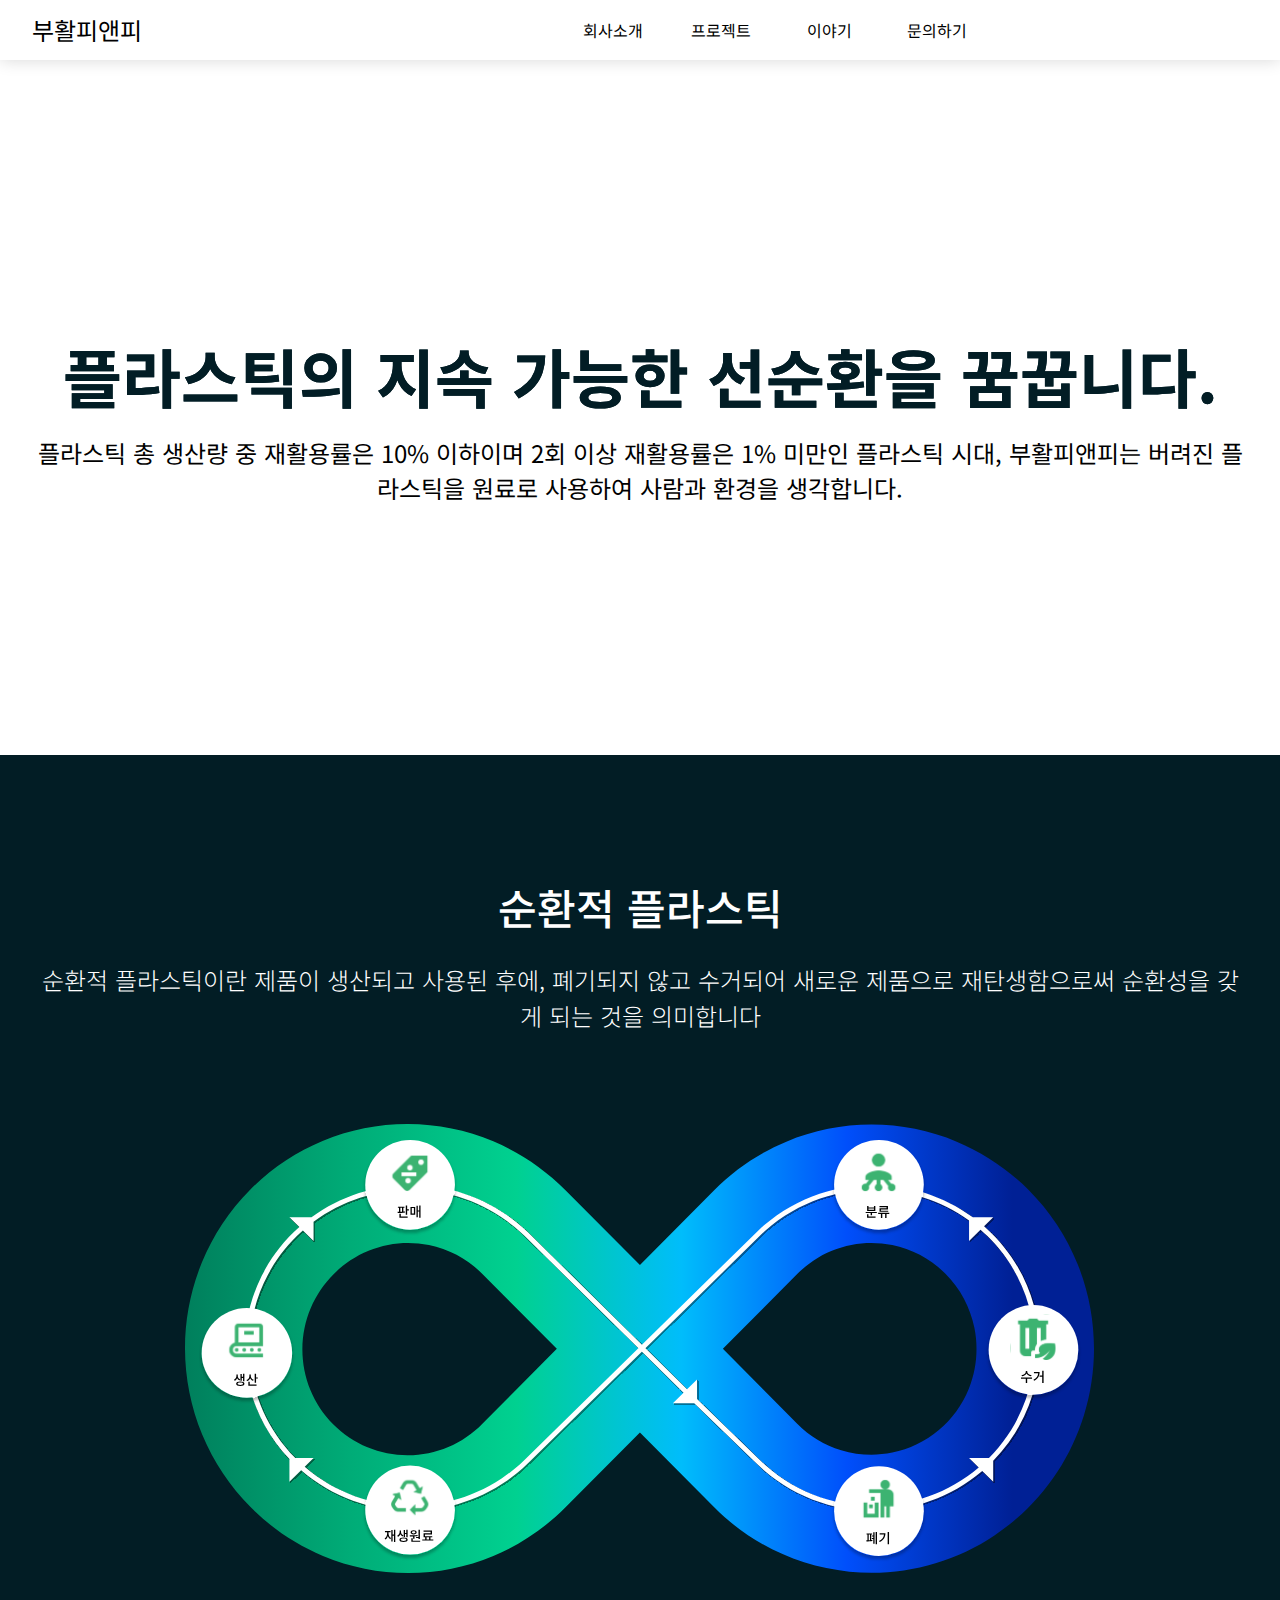
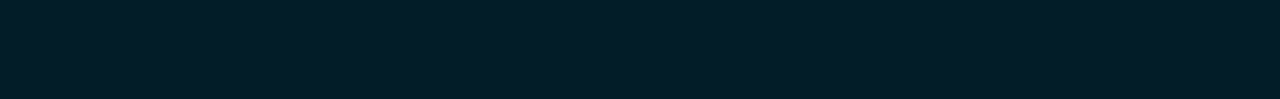
==== commit def6c56f: "text수정" ====
--- a/index.html
+++ b/index.html
@@ -1,93 +1,116 @@
 <!DOCTYPE html>
 <html lang="ko">
+  <head>
+    <meta charset="UTF-8" />
+    <meta http-equiv="X-UA-Compatible" content="IE=edge" />
+    <meta name="viewport" content="width=device-width, initial-scale=1.0" />
+    <link rel="stylesheet" href="./css/common.css" />
+    <link rel="stylesheet" href="./css/main.css" />
+    <link href="https://unpkg.com/aos@2.3.1/dist/aos.css" rel="stylesheet" />
 
-<head>
-  <meta charset="UTF-8" />
-  <meta http-equiv="X-UA-Compatible" content="IE=edge" />
-  <meta name="viewport" content="width=device-width, initial-scale=1.0" />
-  <link rel="stylesheet" href="./css/common.css" />
-  <link rel="stylesheet" href="./css/main.css" />
-  <link href="https://unpkg.com/aos@2.3.1/dist/aos.css" rel="stylesheet" />
+    <title>Document</title>
+  </head>
 
-  <title>Document</title>
-</head>
-
-<body>
-  <div class="wrap">
-    <div class="header">
-      <div class="inner_container">
-        <div class="logo">
-          <a href="https://plasticproject.co.kr/" class="logo_text">
-            부활피앤피
-          </a>
+  <body>
+    <div class="wrap">
+      <div class="header">
+        <div class="inner_container">
+          <div class="logo">
+            <a href="https://plasticproject.co.kr/" class="logo_text">
+              부활피앤피
+            </a>
+          </div>
+          <nav class="nav">
+            <ul class="depth1">
+              <li><a href="/introduction/">회사소개</a></li>
+              <li class="menu_list">
+                <a href="javascript:;">프로젝트</a>
+                <ul class="depth2">
+                  <li>
+                    <a href="javascript:;" onclick="alert('준비중입니다')"
+                      >프로젝트1</a
+                    >
+                  </li>
+                  <li>
+                    <a href="javascript:;" onclick="alert('준비중입니다')"
+                      >프로젝트2</a
+                    >
+                  </li>
+                  <li>
+                    <a href="javascript:;" onclick="alert('준비중입니다')"
+                      >프로젝트3</a
+                    >
+                  </li>
+                  <li>
+                    <a href="javascript:;" onclick="alert('준비중입니다')"
+                      >프로젝트4</a
+                    >
+                  </li>
+                </ul>
+              </li>
+              <li><a href="/story/">이야기</a></li>
+              <li><a href="/inquiry/">문의하기</a></li>
+            </ul>
+          </nav>
+          <div class="ghost">
+            <div class="ghost-menu">
+              <input type="checkbox" id="ghostMenu" />
+              <label for="ghostMenu" class="menuLine">
+                <span></span>
+                <span></span>
+                <span></span>
+              </label>
+            </div>
+          </div>
         </div>
-        <nav class="nav">
-          <ul class="depth1">
-            <li><a href="/introduction/">회사소개</a></li>
-            <li class="menu_list">
-              <a href="javascript:;">프로젝트</a>
-              <ul class="depth2">
-                <li><a href="javascript:;" onclick="alert('준비중입니다')">프로젝트1</a></li>
-                <li><a href="javascript:;" onclick="alert('준비중입니다')">프로젝트2</a></li>
-                <li><a href="javascript:;" onclick="alert('준비중입니다')">프로젝트3</a></li>
-                <li><a href="javascript:;" onclick="alert('준비중입니다')">프로젝트4</a></li>
-              </ul>
-            </li>
-            <li><a href="/story/">이야기</a></li>
-            <li><a href="/inquiry/">문의하기</a></li>
-          </ul>
-        </nav>
-        <div class="ghost">
-          <div class="ghost-menu">
-            <input type="checkbox" id="ghostMenu" />
-            <label for="ghostMenu" class="menuLine">
-              <span></span>
-              <span></span>
-              <span></span>
-            </label>
+        <div class="ghost-list">
+          <div class="inner_container">
+            <ul class="mobile-list">
+              <li class="line-border mob">
+                <a href="/introduction/">회사소개</a>
+              </li>
+              <li class="line-border proBtn">
+                <a href="javascript:(0)">
+                  <div class="project_flex">
+                    <p>프로젝트</p>
+                    <div class="flex_img">
+                      <img class="changeBtn" src="./image/arrow_up.png" />
+                    </div>
+                  </div>
+                </a>
+                <ul class="project-list">
+                  <li class="mob">
+                    <a href="javascript:(0)" onclick="alert('준비중입니다')"
+                      >프로젝트1</a
+                    >
+                  </li>
+                  <li class="mob">
+                    <a href="javascript:(0)" onclick="alert('준비중입니다')"
+                      >프로젝트2</a
+                    >
+                  </li>
+                  <li class="mob">
+                    <a href="javascript:(0)" onclick="alert('준비중입니다')"
+                      >프로젝트3</a
+                    >
+                  </li>
+                  <li class="mob">
+                    <a href="javascript:(0)" onclick="alert('준비중입니다')"
+                      >프로젝트4</a
+                    >
+                  </li>
+                </ul>
+              </li>
+              <li class="line-border mob">
+                <a href="/story/">이야기</a>
+              </li>
+              <li class="line-border mob">
+                <a href="/inquiry/">문의하기</a>
+              </li>
+            </ul>
           </div>
         </div>
       </div>
-      <div class="ghost-list">
-        <div class="inner_container">
-          <ul class="mobile-list">
-            <li class="line-border mob">
-              <a href="/introduction/">회사소개</a>
-            </li>
-            <li class="line-border proBtn">
-              <a href="javascript:(0)">
-                <div class="project_flex">
-                  <p>프로젝트</p>
-                  <div class="flex_img">
-                    <img class="changeBtn" src="./image/arrow_up.png" />
-                  </div>
-                </div>
-              </a>
-              <ul class="project-list">
-                <li class="mob">
-                  <a href="javascript:(0)" onclick="alert('준비중입니다')">프로젝트1</a>
-                </li>
-                <li class="mob">
-                  <a href="javascript:(0)" onclick="alert('준비중입니다')">프로젝트2</a>
-                </li>
-                <li class="mob">
-                  <a href="javascript:(0)" onclick="alert('준비중입니다')">프로젝트3</a>
-                </li>
-                <li class="mob">
-                  <a href="javascript:(0)" onclick="alert('준비중입니다')">프로젝트4</a>
-                </li>
-              </ul>
-            </li>
-            <li class="line-border mob">
-              <a href="/story/">이야기</a>
-            </li>
-            <li class="line-border mob">
-              <a href="/inquiry/">문의하기</a>
-            </li>
-          </ul>
-        </div>
-      </div>
-    </div>
 
     <section class="main_visual">
       <div class="inner_container">
@@ -113,13 +136,12 @@
             <span class="underline_tablet underLiningTab"></span>
           </h1>
           <p class="desc">
-            글을 잘 알고 활용하는 능력을 의미하는 리터러시(Literacy)와 같이
+            플라스틱 총 생산량 중 재활용률은 10% 이하이며 2회 이상 재활용률은 1% 미만인 플라스틱 시대,
             <br class="tab_only" />
-            플라스틱을 잘 이해하고 올바르게 사용
+            부활피앤피는 버려진 플라스틱을 원료로 사용하여 사람과 환경을 생각합니다.
           </p>
         </div>
-      </div>
-    </section>
+      </section>
 
       <section class="recycle">
         <div class="recycle_wrap">
@@ -131,9 +153,9 @@
                 </span>
               </h2>
               <p class="desc">
-                더불어 함께 발전하는 기업시민 경영이념을 바탕으로
+                순환적 플라스틱이란 제품이 생산되고 사용된 후에,
                 <br class="tab_only" />
-                건전하고 책임있는 ESG경영을 위해 노력하고 있습니다.
+                폐기되지 않고 수거되어 새로운 제품으로 재탄생함으로써 순환성을 갖게 되는 것을 의미합니다
               </p>
             </div>
             <div class="img_area">
@@ -616,14 +638,12 @@
             </div>
           </div>
         </div>
-      </div>
-    </section>
-  </div>
-  <script src="./js/main.js"></script>
-  <script src="https://unpkg.com/aos@2.3.1/dist/aos.js"></script>
-  <script>
-    AOS.init();
-  </script>
-</body>
-
-</html>+      </section>
+    </div>
+    <script src="./js/main.js"></script>
+    <script src="https://unpkg.com/aos@2.3.1/dist/aos.js"></script>
+    <script>
+      AOS.init();
+    </script>
+  </body>
+</html>
--- a/css/common.css
+++ b/css/common.css
@@ -34,7 +34,7 @@
 .lightGray {
   color: #c9c9c9;
 }
-.Green {
+.green {
   color: #3aaa35;
 }
 .White {
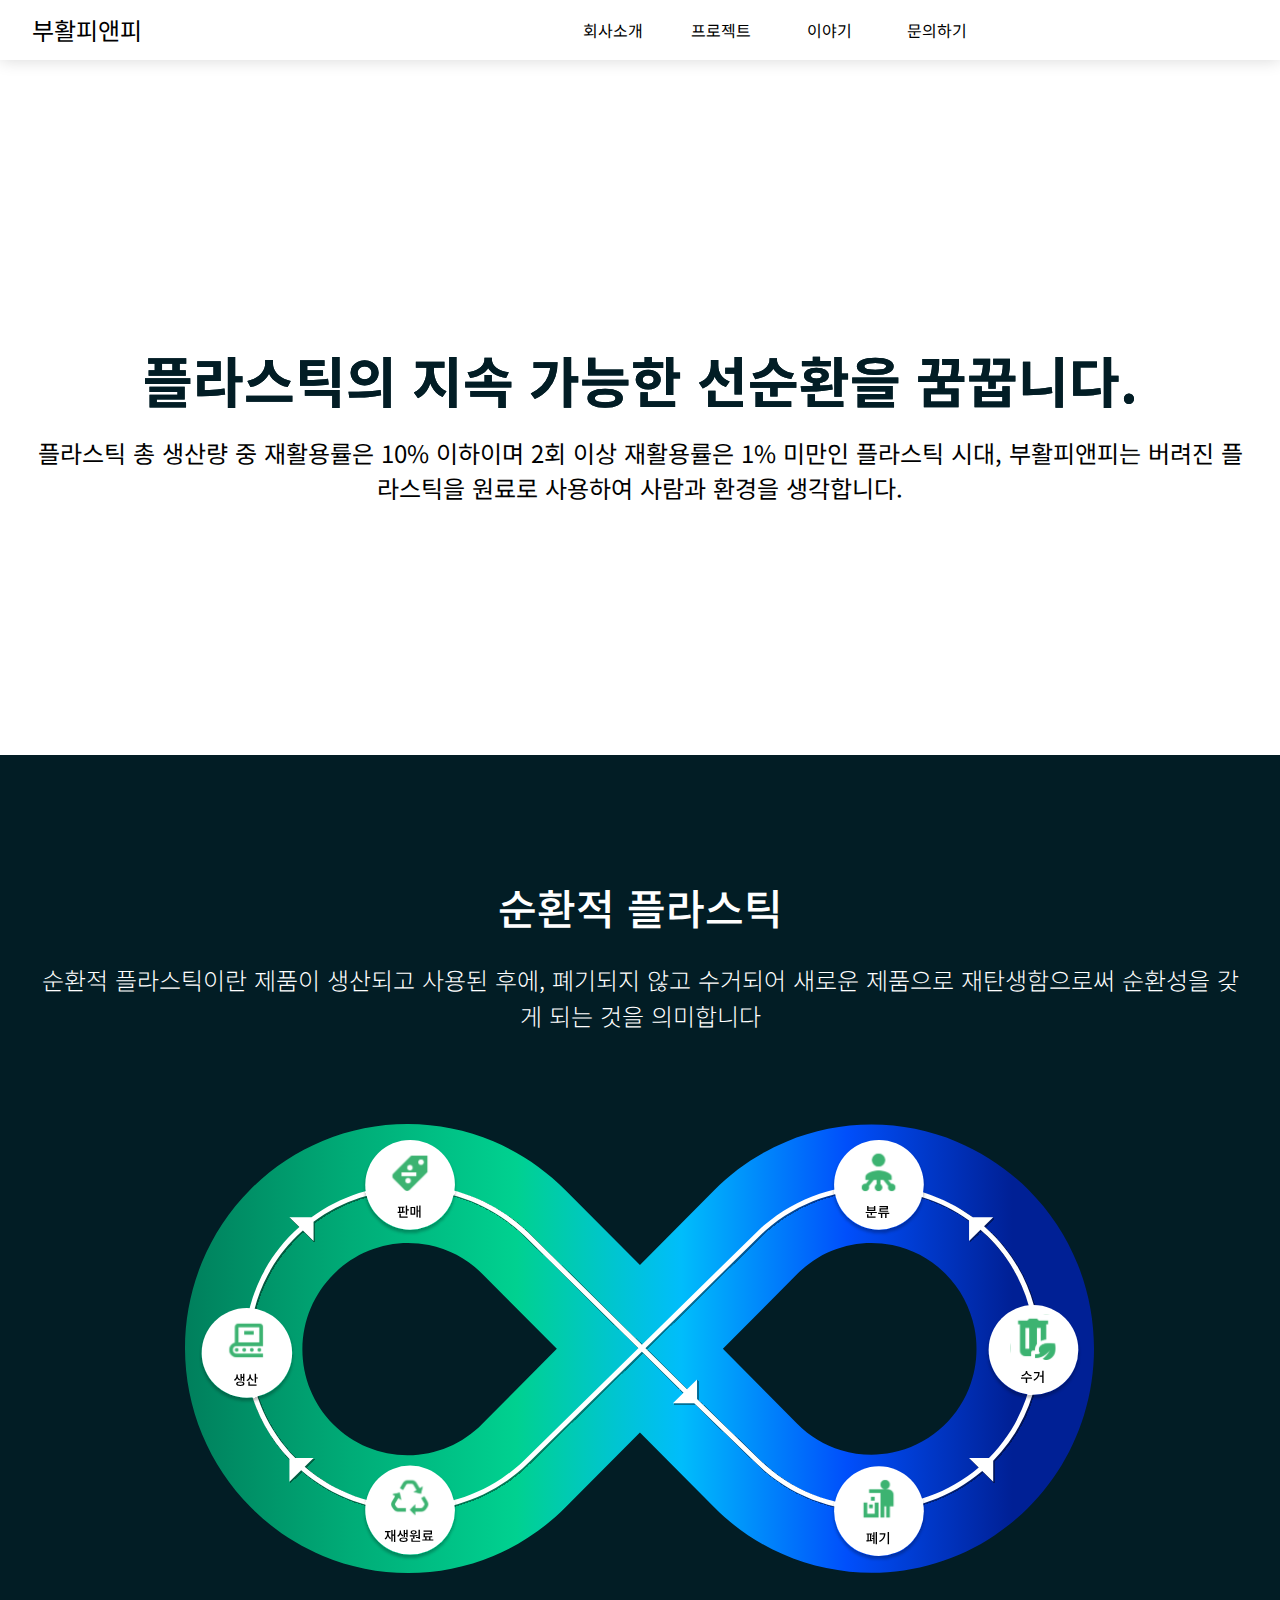
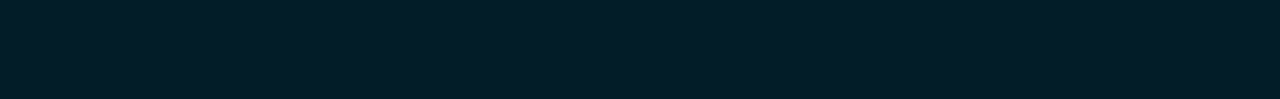
==== commit de3db2be: "텍스트 언더라인 수정" ====
--- a/index.html
+++ b/index.html
@@ -112,34 +112,70 @@
         </div>
       </div>
 
-    <section class="main_visual">
-      <div class="inner_container">
-        <div class="text_area">
-          <h1 class="intro_title">
-            <svg class="stroke stroke_white pc_ver" xmlns="http://www.w3.org/2000/svg" fill="none">
-              <text x="50%" y="50%" dy="40px" lengthAdjust="spacingAndGlyphs" text-anchor="middle">
-                플라스틱의 지속 가능한 선순환을 꿈꿉니다.
-              </text>
-              <text x="50%" y="50%" dy="40px" lengthAdjust="spacingAndGlyphs" text-anchor="middle">
-                플라스틱의 지속 가능한 선순환을 꿈꿉니다.
-              </text>
-            </svg>
-            <svg class="stroke stroke_white tab_ver" xmlns="http://www.w3.org/2000/svg" fill="none">
-              <text x="50%" y="45%" dy="0px" lengthAdjust="spacingAndGlyphs" text-anchor="middle">
-                플라스틱의 지속 가능한
-              </text>
-              <text x="50%" y="90%" dy="0px" lengthAdjust="spacingAndGlyphs" text-anchor="middle">
-                선순환을 꿈꿉니다.
-              </text>
-            </svg>
-            <span class="underline underLining"></span>
-            <span class="underline_tablet underLiningTab"></span>
-          </h1>
-          <p class="desc">
-            플라스틱 총 생산량 중 재활용률은 10% 이하이며 2회 이상 재활용률은 1% 미만인 플라스틱 시대,
-            <br class="tab_only" />
-            부활피앤피는 버려진 플라스틱을 원료로 사용하여 사람과 환경을 생각합니다.
-          </p>
+      <section class="main_visual">
+        <div class="inner_container">
+          <div class="text_area">
+            <h1 class="intro_title">
+              <svg
+                class="stroke stroke_white pc_ver"
+                xmlns="http://www.w3.org/2000/svg"
+                fill="none"
+              >
+                <text
+                  x="50%"
+                  y="50%"
+                  dy="40px"
+                  lengthAdjust="spacingAndGlyphs"
+                  text-anchor="middle"
+                >
+                  플라스틱의 지속 가능한 선순환을 꿈꿉니다.
+                </text>
+                <text
+                  x="50%"
+                  y="50%"
+                  dy="40px"
+                  lengthAdjust="spacingAndGlyphs"
+                  text-anchor="middle"
+                >
+                  플라스틱의 지속 가능한 선순환을 꿈꿉니다.
+                </text>
+              </svg>
+              <svg
+                class="stroke stroke_white tab_ver"
+                xmlns="http://www.w3.org/2000/svg"
+                fill="none"
+              >
+                <text
+                  x="50%"
+                  y="45%"
+                  dy="0px"
+                  lengthAdjust="spacingAndGlyphs"
+                  text-anchor="middle"
+                >
+                  플라스틱의 지속 가능한
+                </text>
+                <text
+                  x="50%"
+                  y="90%"
+                  dy="0px"
+                  lengthAdjust="spacingAndGlyphs"
+                  text-anchor="middle"
+                >
+                  선순환을 꿈꿉니다.
+                </text>
+              </svg>
+              <span class="underline_pc underLiningPc"></span>
+              <span class="underline underLining"></span>
+              <span class="underline_tablet underLiningTab"></span>
+            </h1>
+            <p class="desc">
+              플라스틱 총 생산량 중 재활용률은 10% 이하이며 2회 이상 재활용률은
+              1% 미만인 플라스틱 시대,
+              <br class="tab_only" />
+              부활피앤피는 버려진 플라스틱을 원료로 사용하여 사람과 환경을
+              생각합니다.
+            </p>
+          </div>
         </div>
       </section>
 
@@ -155,7 +191,8 @@
               <p class="desc">
                 순환적 플라스틱이란 제품이 생산되고 사용된 후에,
                 <br class="tab_only" />
-                폐기되지 않고 수거되어 새로운 제품으로 재탄생함으로써 순환성을 갖게 되는 것을 의미합니다
+                폐기되지 않고 수거되어 새로운 제품으로 재탄생함으로써 순환성을
+                갖게 되는 것을 의미합니다
               </p>
             </div>
             <div class="img_area">
--- a/css/main.css
+++ b/css/main.css
@@ -110,8 +110,9 @@
 }
 
 .main_visual .intro_title {
+  width: 1290px;
   height: 105px;
-  margin-bottom: 20px;
+  margin: 0 auto 20px;
 }
 
 .intro_title > svg.pc_ver {
@@ -125,25 +126,34 @@
   position: relative;
 }
 
-.intro_title .underline {
+.intro_title .underline_pc {
   position: absolute;
-  bottom: 0;
-  left: 6.5775vw;
+  bottom: -4px;
+  left: 6vw;
   height: 13px;
   background: #3cb371;
   z-index: -1;
-  animation-name: underLining;
+  animation-name: underLiningPc;
   animation-duration: 2s;
   animation-delay: 3s;
   animation-fill-mode: forwards;
 }
 
-.intro_title .underline_tablet {
+.intro_title .underline_tablet,
+.intro_title .underline_mobile {
   display: none;
 }
 
 .intro_title > svg.tab_ver {
   display: none;
+}
+@keyframes underLiningPc {
+  0% {
+    width: 0%;
+  }
+  100% {
+    width: 915px;
+  }
 }
 
 @keyframes underLining {
@@ -155,75 +165,27 @@
     width: 60%;
   }
 }
-
-@media screen and (max-width: 1680px) {
-  .intro_title .underline {
-    left: 7.2vw;
-  }
-
-  @keyframes underLining {
+@media screen and (max-width: 1335px) and (min-width: 1025px) {
+  .main_visual .intro_title {
+    width: 990px;
+  }
+
+  .intro_title {
+    position: relative;
+    font-size: 55px;
+  }
+
+  .intro_title .underline_pc {
+    bottom: 0;
+  }
+
+  @keyframes underLiningPc {
     0% {
       width: 0%;
     }
-
     100% {
-      width: 60%;
-    }
-  }
-}
-
-@media screen and (max-width: 1530px) {
-  .intro_title .underline {
-    left: 6.2vw;
-  }
-
-  @keyframes underLining {
-    0% {
-      width: 0%;
-    }
-
-    100% {
-      width: 62%;
-    }
-  }
-}
-
-@media screen and (max-width: 1440px) {
-  .intro_title .underline {
-    left: 3.5vw;
-  }
-
-  @keyframes underLining {
-    0% {
-      width: 0%;
-    }
-
-    100% {
-      width: 66%;
-    }
-  }
-}
-
-@media screen and (max-width: 1208px) {
-  .intro_title .underline {
-    left: 3vw;
-  }
-
-  @keyframes underLining {
-    0% {
-      width: 0%;
-    }
-
-    100% {
-      width: 67%;
-    }
-  }
-}
-
-@media screen and (max-width: 1400px) and (min-width: 1025px) {
-  .intro_title {
-    font-size: 5vw;
-    margin-bottom: 1.0417vw;
+      width: 705px;
+    }
   }
 }
 
@@ -380,31 +342,43 @@
   }
 
   .main_visual .intro_title {
+    width: 583px;
     height: 180px;
+    margin: 0 auto;
   }
 
   .intro_title .underline {
-    left: 19vw;
-    top: 76px;
-  }
-
+    left: 0;
+    top: 78px;
+    height: 10px;
+  }
+  .intro_title .underline_pc {
+    display: none;
+  }
   .intro_title .underline {
-    left: 19vw;
-    top: 76px;
-    height: 10px;
+    position: absolute;
+    bottom: -4px;
+    left: 0;
+    height: 13px;
+    background: #3cb371;
+    z-index: -1;
+    animation-name: underLining;
+    animation-duration: 2s;
+    animation-delay: 3s;
+    animation-fill-mode: forwards;
   }
 
   .intro_title .underline_tablet {
     position: absolute;
     display: block;
     bottom: 10px;
-    left: 24.5775vw;
+    left: 55px;
     height: 10px;
     background: #3cb371;
     z-index: -1;
     animation-name: underLiningTab;
     animation-duration: 2s;
-    animation-delay: 3s;
+    animation-delay: 5s;
     animation-fill-mode: forwards;
   }
 
@@ -414,7 +388,7 @@
     }
 
     100% {
-      width: 60%;
+      width: 100%;
     }
   }
 
@@ -424,7 +398,7 @@
     }
 
     100% {
-      width: 16%;
+      width: 160px;
     }
   }
 
@@ -441,69 +415,6 @@
   }
 }
 
-@media screen and (max-width: 860px) {
-  .intro_title .underline {
-    left: 12vw;
-    top: 76px;
-    height: 10px;
-  }
-
-  .intro_title .underline_tablet {
-    left: 18.5775vw;
-    height: 10px;
-  }
-
-  @keyframes underLining {
-    0% {
-      width: 0%;
-    }
-
-    100% {
-      width: 75%;
-    }
-  }
-
-  @keyframes underLiningTab {
-    0% {
-      width: 0%;
-    }
-
-    100% {
-      width: 20%;
-    }
-  }
-}
-
-@media screen and (max-width: 800px) {
-  .intro_title .underline {
-    left: 9vw;
-  }
-
-  .intro_title .underline_tablet {
-    left: 16.5775vw;
-  }
-
-  @keyframes underLining {
-    0% {
-      width: 0%;
-    }
-
-    100% {
-      width: 82%;
-    }
-  }
-
-  @keyframes underLiningTab {
-    0% {
-      width: 0%;
-    }
-
-    100% {
-      width: 21%;
-    }
-  }
-}
-
 @media screen and (max-width: 767px) {
   .logo_text {
     font-size: 20px;
@@ -528,16 +439,73 @@
   .intro_title > svg.tab_ver {
     height: 92px;
   }
-
-  .intro_title .underline,
+  .main_visual .intro_title {
+    width: 295px;
+  }
+
+  .intro_title .underline {
+    left: 0;
+    top: 39px;
+    height: 7px;
+  }
   .intro_title .underline_tablet {
-    display: none;
-  }
-}
-
-@media screen and (max-width: 430px) {
+    left: 28px;
+    bottom: 5px;
+    height: 7px;
+    animation-delay: 5s;
+  }
+
+  @keyframes underLining {
+    0% {
+      width: 0%;
+    }
+    100% {
+      width: 100%;
+    }
+  }
+  @keyframes underLiningTab {
+    0% {
+      width: 0%;
+    }
+
+    100% {
+      width: 85px;
+    }
+  }
+}
+@media screen and (max-width: 360px) {
   .main_visual .intro_title {
-    font-size: 26px;
+    width: 292px;
+  }
+
+  .intro_title .underline {
+    left: 0;
+    top: 39px;
+    height: 7px;
+  }
+  .intro_title .underline_tablet {
+    left: 28px;
+    bottom: 5px;
+    height: 7px;
+    animation-delay: 5s;
+  }
+
+  @keyframes underLining {
+    0% {
+      width: 0%;
+    }
+    100% {
+      width: 100%;
+    }
+  }
+  @keyframes underLiningTab {
+    0% {
+      width: 0%;
+    }
+
+    100% {
+      width: 80px;
+    }
   }
 }
 
